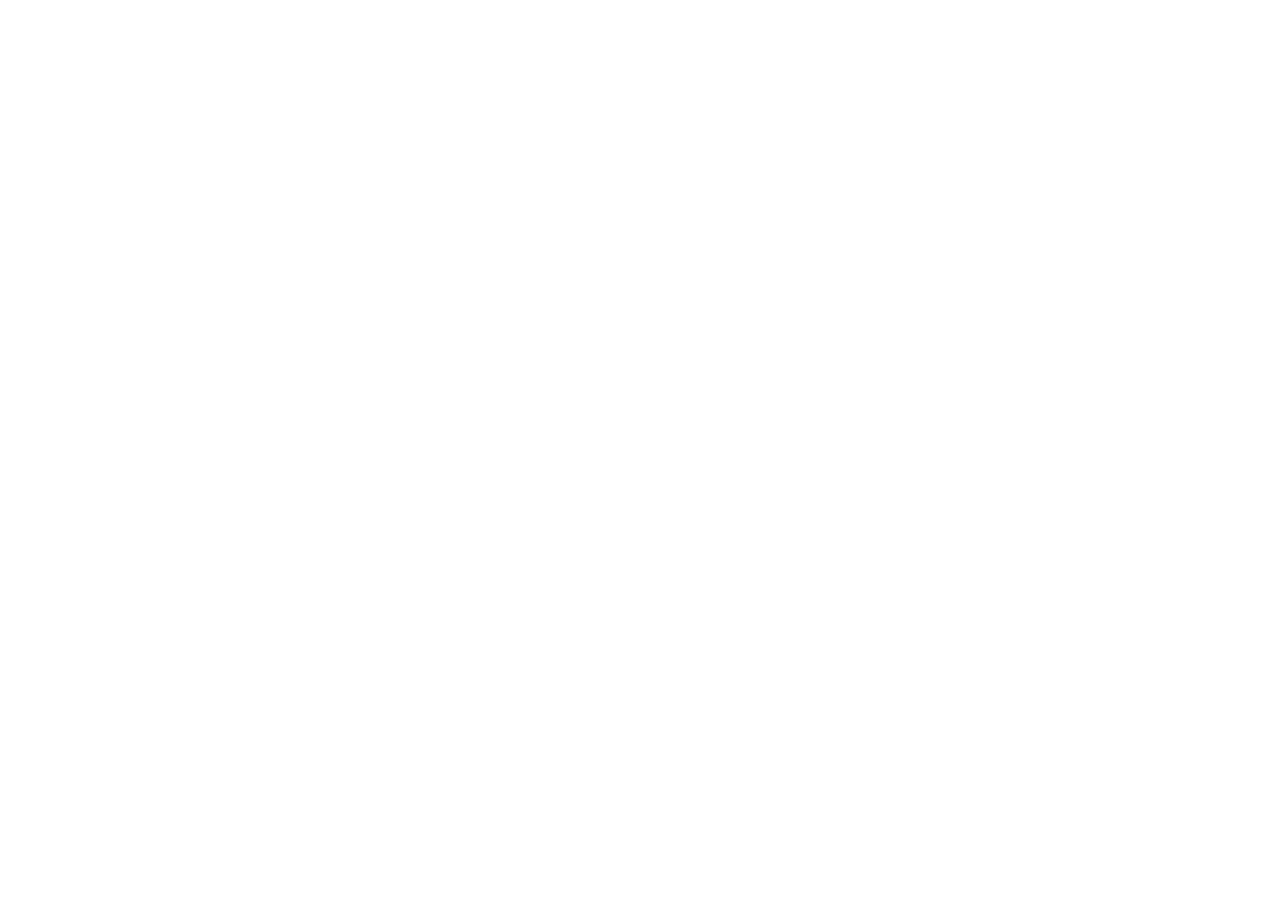
==== index.html @ 8c863c2b "init project2" ====
<!DOCTYPE html>
<html lang="en">
<head>
    <meta charset="UTF-8">
    <meta name="viewport" content="width=device-width, initial-scale=1.0">
    <title>Document</title>
</head>
<body>
    
</body>
</html>
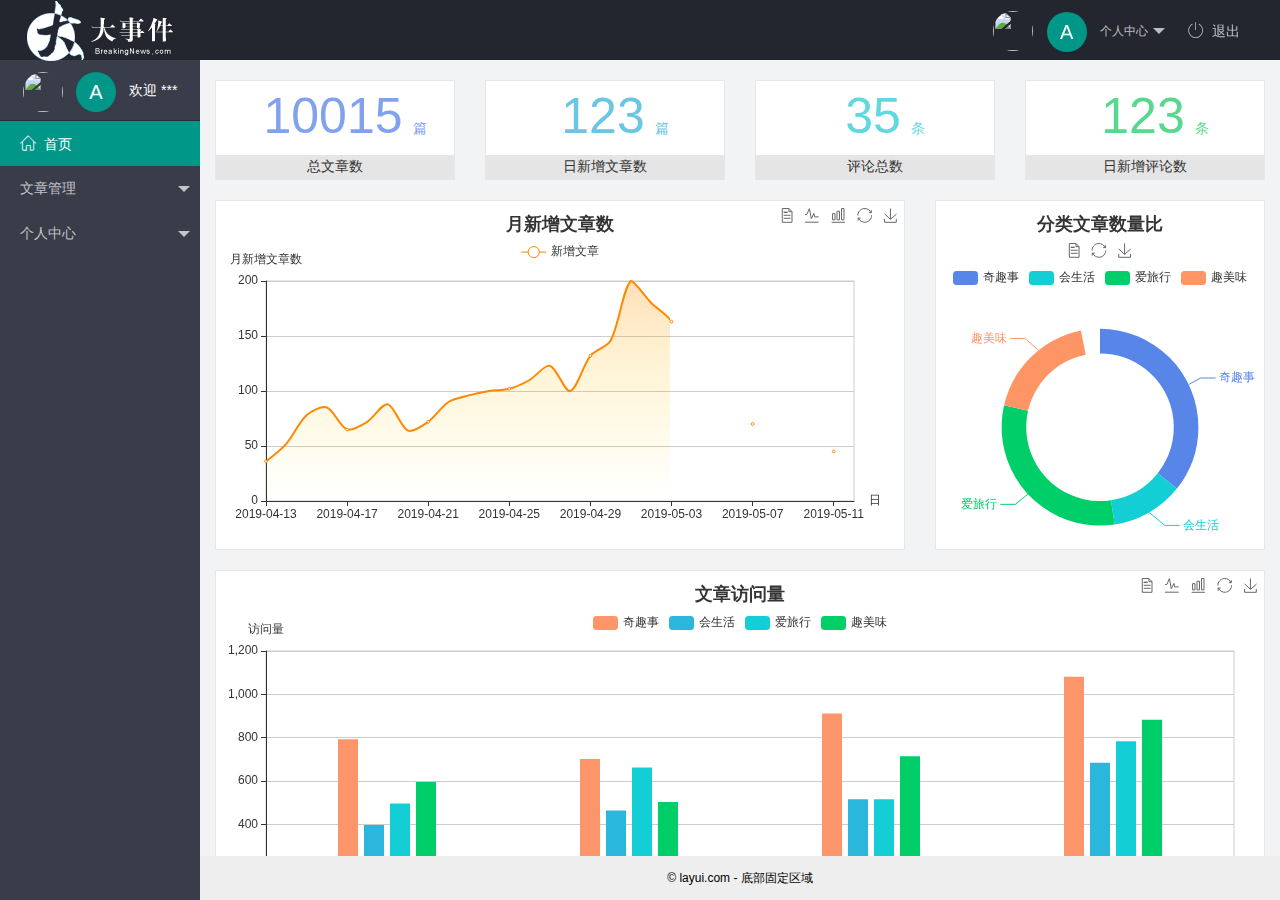
==== commit 8df5c38e: "提交index" ====
--- a/index.html
+++ b/index.html
@@ -1,11 +1,110 @@
 <!DOCTYPE html>
 <html lang="en">
+
 <head>
-    <meta charset="UTF-8">
-    <meta name="viewport" content="width=device-width, initial-scale=1.0">
-    <title>Document</title>
+    <meta charset="UTF-8" />
+    <meta name="viewport" content="width=device-width, initial-scale=1.0" />
+    <title>后台主页</title>
+    <!-- 导入 layui 的样式表 -->
+    <link rel="stylesheet" href="/assets/lib/layui/css/layui.css" />
+    <!-- 导入第三方图标库 -->
+    <link rel="stylesheet" href="/assets/fonts/iconfont.css">
+    <!-- 导入自己的css -->
+    <link rel="stylesheet" href="/assets/css/index.css">
+    <!-- 引入jquery 文件 -->
+    <script src="/assets/lib/jquery.js"></script>
+    <!-- 引入baseAPI -->
+    <script src="/assets/js/baseAPI.js"></script>
+
 </head>
-<body>
-    
+
+<body class="layui-layout-body">
+    <div class="layui-layout layui-layout-admin">
+        <div class="layui-header">
+            <div class="layui-logo">
+                <img src="/assets/images/logo.png" alt="" />
+            </div>
+            <!-- 头部区域（可配合layui已有的水平导航） -->
+            <ul class="layui-nav layui-layout-right">
+                <li class="layui-nav-item">
+                    <a href="javascript:;" class="userinfo">
+                        <img src="https://picsum.photos/id/433/200/200" class="layui-nav-img" />
+                        <span class="text-avatar">A</span>
+                        个人中心
+                    </a>
+                    <dl class="layui-nav-child">
+                        <dd><a href="">基本资料</a></dd>
+                        <dd><a href="">更换头像</a></dd>
+                        <dd><a href="">重置密码</a></dd>
+                    </dl>
+                </li>
+                <li class="layui-nav-item">
+                    <a href="" id="Exited"><span class="iconfont icon-tuichu" ></span>退出</a>
+                </li>
+            </ul>
+        </div>
+
+        <div class="layui-side layui-bg-black">
+            <div class="layui-side-scroll">
+                <!-- 左侧导航区域（可配合layui已有的垂直导航） -->
+                <ul class="layui-nav layui-nav-tree" lay-shrink="all">
+                    <!-- 左侧侧边栏上面头像 -->
+                    <div class="userinfo">
+                        <img src="https://picsum.photos/id/433/200/200" class="layui-nav-img" id="leftHead" />
+                        <span class="text-avatar">A</span>
+                        <span id="welcome">欢迎 ***</span>
+                    </div>
+                    <li class="layui-nav-item layui-this">
+                        <a href="/home/dashboard.html" target="fm">
+                            <span class="iconfont icon-home"></span>首页
+                        </a>
+                    </li>
+                    <li class="layui-nav-item">
+                        <a class="" href="javascript:;">文章管理</a>
+                        <dl class="layui-nav-child">
+                            <dd>
+                                <a href="javascript:;">文章类别</a>
+                            </dd>
+                            <dd>
+                                <a href="javascript:;">文章列表</a>
+                            </dd>
+                            <dd>
+                                <a href="javascript:;">发布文章</a>
+                            </dd>
+                        </dl>
+                    </li>
+                    <li class="layui-nav-item">
+                        <a href="javascript:;">个人中心</a>
+                        <dl class="layui-nav-child">
+                            <dd>
+                                <a href="javascript:;">基本资料</a>
+                            </dd>
+                            <dd>
+                                <a href="javascript:;">更换头像</a>
+                            </dd>
+                            <dd>
+                                <a href="javascript:;">重置密码</a>
+                            </dd>
+                        </dl>
+                    </li>
+                </ul>
+            </div>
+        </div>
+
+        <div class="layui-body">
+            <!-- 内容主体区域 -->
+            <iframe name="fm" src="/home/dashboard.html" frameborder="0"></iframe>
+        </div>
+
+        <div class="layui-footer">
+            <!-- 底部固定区域 -->
+            © layui.com - 底部固定区域
+        </div>
+    </div>
+    <!-- 导入 layui 的JS文件 -->
+    <script src="/assets/lib/layui/layui.all.js"></script>
+    <!-- 引入自己的js -->
+    <script src="/assets/js/index.js"></script>
 </body>
+
 </html>--- a/assets/lib/layui/css/layui.css
+++ b/assets/lib/layui/css/layui.css
@@ -0,0 +1,2 @@
+/** layui-v2.5.5 MIT License By https://www.layui.com */
+ .layui-inline,img{display:inline-block;vertical-align:middle}h1,h2,h3,h4,h5,h6{font-weight:400}.layui-edge,.layui-header,.layui-inline,.layui-main{position:relative}.layui-body,.layui-edge,.layui-elip{overflow:hidden}.layui-btn,.layui-edge,.layui-inline,img{vertical-align:middle}.layui-btn,.layui-disabled,.layui-icon,.layui-unselect{-moz-user-select:none;-webkit-user-select:none;-ms-user-select:none}.layui-elip,.layui-form-checkbox span,.layui-form-pane .layui-form-label{text-overflow:ellipsis;white-space:nowrap}.layui-breadcrumb,.layui-tree-btnGroup{visibility:hidden}blockquote,body,button,dd,div,dl,dt,form,h1,h2,h3,h4,h5,h6,input,li,ol,p,pre,td,textarea,th,ul{margin:0;padding:0;-webkit-tap-highlight-color:rgba(0,0,0,0)}a:active,a:hover{outline:0}img{border:none}li{list-style:none}table{border-collapse:collapse;border-spacing:0}h4,h5,h6{font-size:100%}button,input,optgroup,option,select,textarea{font-family:inherit;font-size:inherit;font-style:inherit;font-weight:inherit;outline:0}pre{white-space:pre-wrap;white-space:-moz-pre-wrap;white-space:-pre-wrap;white-space:-o-pre-wrap;word-wrap:break-word}body{line-height:24px;font:14px Helvetica Neue,Helvetica,PingFang SC,Tahoma,Arial,sans-serif}hr{height:1px;margin:10px 0;border:0;clear:both}a{color:#333;text-decoration:none}a:hover{color:#777}a cite{font-style:normal;*cursor:pointer}.layui-border-box,.layui-border-box *{box-sizing:border-box}.layui-box,.layui-box *{box-sizing:content-box}.layui-clear{clear:both;*zoom:1}.layui-clear:after{content:'\20';clear:both;*zoom:1;display:block;height:0}.layui-inline{*display:inline;*zoom:1}.layui-edge{display:inline-block;width:0;height:0;border-width:6px;border-style:dashed;border-color:transparent}.layui-edge-top{top:-4px;border-bottom-color:#999;border-bottom-style:solid}.layui-edge-right{border-left-color:#999;border-left-style:solid}.layui-edge-bottom{top:2px;border-top-color:#999;border-top-style:solid}.layui-edge-left{border-right-color:#999;border-right-style:solid}.layui-disabled,.layui-disabled:hover{color:#d2d2d2!important;cursor:not-allowed!important}.layui-circle{border-radius:100%}.layui-show{display:block!important}.layui-hide{display:none!important}@font-face{font-family:layui-icon;src:url(../font/iconfont.eot?v=250);src:url(../font/iconfont.eot?v=250#iefix) format('embedded-opentype'),url(../font/iconfont.woff2?v=250) format('woff2'),url(../font/iconfont.woff?v=250) format('woff'),url(../font/iconfont.ttf?v=250) format('truetype'),url(../font/iconfont.svg?v=250#layui-icon) format('svg')}.layui-icon{font-family:layui-icon!important;font-size:16px;font-style:normal;-webkit-font-smoothing:antialiased;-moz-osx-font-smoothing:grayscale}.layui-icon-reply-fill:before{content:"\e611"}.layui-icon-set-fill:before{content:"\e614"}.layui-icon-menu-fill:before{content:"\e60f"}.layui-icon-search:before{content:"\e615"}.layui-icon-share:before{content:"\e641"}.layui-icon-set-sm:before{content:"\e620"}.layui-icon-engine:before{content:"\e628"}.layui-icon-close:before{content:"\1006"}.layui-icon-close-fill:before{content:"\1007"}.layui-icon-chart-screen:before{content:"\e629"}.layui-icon-star:before{content:"\e600"}.layui-icon-circle-dot:before{content:"\e617"}.layui-icon-chat:before{content:"\e606"}.layui-icon-release:before{content:"\e609"}.layui-icon-list:before{content:"\e60a"}.layui-icon-chart:before{content:"\e62c"}.layui-icon-ok-circle:before{content:"\1005"}.layui-icon-layim-theme:before{content:"\e61b"}.layui-icon-table:before{content:"\e62d"}.layui-icon-right:before{content:"\e602"}.layui-icon-left:before{content:"\e603"}.layui-icon-cart-simple:before{content:"\e698"}.layui-icon-face-cry:before{content:"\e69c"}.layui-icon-face-smile:before{content:"\e6af"}.layui-icon-survey:before{content:"\e6b2"}.layui-icon-tree:before{content:"\e62e"}.layui-icon-upload-circle:before{content:"\e62f"}.layui-icon-add-circle:before{content:"\e61f"}.layui-icon-download-circle:before{content:"\e601"}.layui-icon-templeate-1:before{content:"\e630"}.layui-icon-util:before{content:"\e631"}.layui-icon-face-surprised:before{content:"\e664"}.layui-icon-edit:before{content:"\e642"}.layui-icon-speaker:before{content:"\e645"}.layui-icon-down:before{content:"\e61a"}.layui-icon-file:before{content:"\e621"}.layui-icon-layouts:before{content:"\e632"}.layui-icon-rate-half:before{content:"\e6c9"}.layui-icon-add-circle-fine:before{content:"\e608"}.layui-icon-prev-circle:before{content:"\e633"}.layui-icon-read:before{content:"\e705"}.layui-icon-404:before{content:"\e61c"}.layui-icon-carousel:before{content:"\e634"}.layui-icon-help:before{content:"\e607"}.layui-icon-code-circle:before{content:"\e635"}.layui-icon-water:before{content:"\e636"}.layui-icon-username:before{content:"\e66f"}.layui-icon-find-fill:before{content:"\e670"}.layui-icon-about:before{content:"\e60b"}.layui-icon-location:before{content:"\e715"}.layui-icon-up:before{content:"\e619"}.layui-icon-pause:before{content:"\e651"}.layui-icon-date:before{content:"\e637"}.layui-icon-layim-uploadfile:before{content:"\e61d"}.layui-icon-delete:before{content:"\e640"}.layui-icon-play:before{content:"\e652"}.layui-icon-top:before{content:"\e604"}.layui-icon-friends:before{content:"\e612"}.layui-icon-refresh-3:before{content:"\e9aa"}.layui-icon-ok:before{content:"\e605"}.layui-icon-layer:before{content:"\e638"}.layui-icon-face-smile-fine:before{content:"\e60c"}.layui-icon-dollar:before{content:"\e659"}.layui-icon-group:before{content:"\e613"}.layui-icon-layim-download:before{content:"\e61e"}.layui-icon-picture-fine:before{content:"\e60d"}.layui-icon-link:before{content:"\e64c"}.layui-icon-diamond:before{content:"\e735"}.layui-icon-log:before{content:"\e60e"}.layui-icon-rate-solid:before{content:"\e67a"}.layui-icon-fonts-del:before{content:"\e64f"}.layui-icon-unlink:before{content:"\e64d"}.layui-icon-fonts-clear:before{content:"\e639"}.layui-icon-triangle-r:before{content:"\e623"}.layui-icon-circle:before{content:"\e63f"}.layui-icon-radio:before{content:"\e643"}.layui-icon-align-center:before{content:"\e647"}.layui-icon-align-right:before{content:"\e648"}.layui-icon-align-left:before{content:"\e649"}.layui-icon-loading-1:before{content:"\e63e"}.layui-icon-return:before{content:"\e65c"}.layui-icon-fonts-strong:before{content:"\e62b"}.layui-icon-upload:before{content:"\e67c"}.layui-icon-dialogue:before{content:"\e63a"}.layui-icon-video:before{content:"\e6ed"}.layui-icon-headset:before{content:"\e6fc"}.layui-icon-cellphone-fine:before{content:"\e63b"}.layui-icon-add-1:before{content:"\e654"}.layui-icon-face-smile-b:before{content:"\e650"}.layui-icon-fonts-html:before{content:"\e64b"}.layui-icon-form:before{content:"\e63c"}.layui-icon-cart:before{content:"\e657"}.layui-icon-camera-fill:before{content:"\e65d"}.layui-icon-tabs:before{content:"\e62a"}.layui-icon-fonts-code:before{content:"\e64e"}.layui-icon-fire:before{content:"\e756"}.layui-icon-set:before{content:"\e716"}.layui-icon-fonts-u:before{content:"\e646"}.layui-icon-triangle-d:before{content:"\e625"}.layui-icon-tips:before{content:"\e702"}.layui-icon-picture:before{content:"\e64a"}.layui-icon-more-vertical:before{content:"\e671"}.layui-icon-flag:before{content:"\e66c"}.layui-icon-loading:before{content:"\e63d"}.layui-icon-fonts-i:before{content:"\e644"}.layui-icon-refresh-1:before{content:"\e666"}.layui-icon-rmb:before{content:"\e65e"}.layui-icon-home:before{content:"\e68e"}.layui-icon-user:before{content:"\e770"}.layui-icon-notice:before{content:"\e667"}.layui-icon-login-weibo:before{content:"\e675"}.layui-icon-voice:before{content:"\e688"}.layui-icon-upload-drag:before{content:"\e681"}.layui-icon-login-qq:before{content:"\e676"}.layui-icon-snowflake:before{content:"\e6b1"}.layui-icon-file-b:before{content:"\e655"}.layui-icon-template:before{content:"\e663"}.layui-icon-auz:before{content:"\e672"}.layui-icon-console:before{content:"\e665"}.layui-icon-app:before{content:"\e653"}.layui-icon-prev:before{content:"\e65a"}.layui-icon-website:before{content:"\e7ae"}.layui-icon-next:before{content:"\e65b"}.layui-icon-component:before{content:"\e857"}.layui-icon-more:before{content:"\e65f"}.layui-icon-login-wechat:before{content:"\e677"}.layui-icon-shrink-right:before{content:"\e668"}.layui-icon-spread-left:before{content:"\e66b"}.layui-icon-camera:before{content:"\e660"}.layui-icon-note:before{content:"\e66e"}.layui-icon-refresh:before{content:"\e669"}.layui-icon-female:before{content:"\e661"}.layui-icon-male:before{content:"\e662"}.layui-icon-password:before{content:"\e673"}.layui-icon-senior:before{content:"\e674"}.layui-icon-theme:before{content:"\e66a"}.layui-icon-tread:before{content:"\e6c5"}.layui-icon-praise:before{content:"\e6c6"}.layui-icon-star-fill:before{content:"\e658"}.layui-icon-rate:before{content:"\e67b"}.layui-icon-template-1:before{content:"\e656"}.layui-icon-vercode:before{content:"\e679"}.layui-icon-cellphone:before{content:"\e678"}.layui-icon-screen-full:before{content:"\e622"}.layui-icon-screen-restore:before{content:"\e758"}.layui-icon-cols:before{content:"\e610"}.layui-icon-export:before{content:"\e67d"}.layui-icon-print:before{content:"\e66d"}.layui-icon-slider:before{content:"\e714"}.layui-icon-addition:before{content:"\e624"}.layui-icon-subtraction:before{content:"\e67e"}.layui-icon-service:before{content:"\e626"}.layui-icon-transfer:before{content:"\e691"}.layui-main{width:1140px;margin:0 auto}.layui-header{z-index:1000;height:60px}.layui-header a:hover{transition:all .5s;-webkit-transition:all .5s}.layui-side{position:fixed;left:0;top:0;bottom:0;z-index:999;width:200px;overflow-x:hidden}.layui-side-scroll{position:relative;width:220px;height:100%;overflow-x:hidden}.layui-body{position:absolute;left:200px;right:0;top:0;bottom:0;z-index:998;width:auto;overflow-y:auto;box-sizing:border-box}.layui-layout-body{overflow:hidden}.layui-layout-admin .layui-header{background-color:#23262E}.layui-layout-admin .layui-side{top:60px;width:200px;overflow-x:hidden}.layui-layout-admin .layui-body{position:fixed;top:60px;bottom:44px}.layui-layout-admin .layui-main{width:auto;margin:0 15px}.layui-layout-admin .layui-footer{position:fixed;left:200px;right:0;bottom:0;height:44px;line-height:44px;padding:0 15px;background-color:#eee}.layui-layout-admin .layui-logo{position:absolute;left:0;top:0;width:200px;height:100%;line-height:60px;text-align:center;color:#009688;font-size:16px}.layui-layout-admin .layui-header .layui-nav{background:0 0}.layui-layout-left{position:absolute!important;left:200px;top:0}.layui-layout-right{position:absolute!important;right:0;top:0}.layui-container{position:relative;margin:0 auto;padding:0 15px;box-sizing:border-box}.layui-fluid{position:relative;margin:0 auto;padding:0 15px}.layui-row:after,.layui-row:before{content:'';display:block;clear:both}.layui-col-lg1,.layui-col-lg10,.layui-col-lg11,.layui-col-lg12,.layui-col-lg2,.layui-col-lg3,.layui-col-lg4,.layui-col-lg5,.layui-col-lg6,.layui-col-lg7,.layui-col-lg8,.layui-col-lg9,.layui-col-md1,.layui-col-md10,.layui-col-md11,.layui-col-md12,.layui-col-md2,.layui-col-md3,.layui-col-md4,.layui-col-md5,.layui-col-md6,.layui-col-md7,.layui-col-md8,.layui-col-md9,.layui-col-sm1,.layui-col-sm10,.layui-col-sm11,.layui-col-sm12,.layui-col-sm2,.layui-col-sm3,.layui-col-sm4,.layui-col-sm5,.layui-col-sm6,.layui-col-sm7,.layui-col-sm8,.layui-col-sm9,.layui-col-xs1,.layui-col-xs10,.layui-col-xs11,.layui-col-xs12,.layui-col-xs2,.layui-col-xs3,.layui-col-xs4,.layui-col-xs5,.layui-col-xs6,.layui-col-xs7,.layui-col-xs8,.layui-col-xs9{position:relative;display:block;box-sizing:border-box}.layui-col-xs1,.layui-col-xs10,.layui-col-xs11,.layui-col-xs12,.layui-col-xs2,.layui-col-xs3,.layui-col-xs4,.layui-col-xs5,.layui-col-xs6,.layui-col-xs7,.layui-col-xs8,.layui-col-xs9{float:left}.layui-col-xs1{width:8.33333333%}.layui-col-xs2{width:16.66666667%}.layui-col-xs3{width:25%}.layui-col-xs4{width:33.33333333%}.layui-col-xs5{width:41.66666667%}.layui-col-xs6{width:50%}.layui-col-xs7{width:58.33333333%}.layui-col-xs8{width:66.66666667%}.layui-col-xs9{width:75%}.layui-col-xs10{width:83.33333333%}.layui-col-xs11{width:91.66666667%}.layui-col-xs12{width:100%}.layui-col-xs-offset1{margin-left:8.33333333%}.layui-col-xs-offset2{margin-left:16.66666667%}.layui-col-xs-offset3{margin-left:25%}.layui-col-xs-offset4{margin-left:33.33333333%}.layui-col-xs-offset5{margin-left:41.66666667%}.layui-col-xs-offset6{margin-left:50%}.layui-col-xs-offset7{margin-left:58.33333333%}.layui-col-xs-offset8{margin-left:66.66666667%}.layui-col-xs-offset9{margin-left:75%}.layui-col-xs-offset10{margin-left:83.33333333%}.layui-col-xs-offset11{margin-left:91.66666667%}.layui-col-xs-offset12{margin-left:100%}@media screen and (max-width:768px){.layui-hide-xs{display:none!important}.layui-show-xs-block{display:block!important}.layui-show-xs-inline{display:inline!important}.layui-show-xs-inline-block{display:inline-block!important}}@media screen and (min-width:768px){.layui-container{width:750px}.layui-hide-sm{display:none!important}.layui-show-sm-block{display:block!important}.layui-show-sm-inline{display:inline!important}.layui-show-sm-inline-block{display:inline-block!important}.layui-col-sm1,.layui-col-sm10,.layui-col-sm11,.layui-col-sm12,.layui-col-sm2,.layui-col-sm3,.layui-col-sm4,.layui-col-sm5,.layui-col-sm6,.layui-col-sm7,.layui-col-sm8,.layui-col-sm9{float:left}.layui-col-sm1{width:8.33333333%}.layui-col-sm2{width:16.66666667%}.layui-col-sm3{width:25%}.layui-col-sm4{width:33.33333333%}.layui-col-sm5{width:41.66666667%}.layui-col-sm6{width:50%}.layui-col-sm7{width:58.33333333%}.layui-col-sm8{width:66.66666667%}.layui-col-sm9{width:75%}.layui-col-sm10{width:83.33333333%}.layui-col-sm11{width:91.66666667%}.layui-col-sm12{width:100%}.layui-col-sm-offset1{margin-left:8.33333333%}.layui-col-sm-offset2{margin-left:16.66666667%}.layui-col-sm-offset3{margin-left:25%}.layui-col-sm-offset4{margin-left:33.33333333%}.layui-col-sm-offset5{margin-left:41.66666667%}.layui-col-sm-offset6{margin-left:50%}.layui-col-sm-offset7{margin-left:58.33333333%}.layui-col-sm-offset8{margin-left:66.66666667%}.layui-col-sm-offset9{margin-left:75%}.layui-col-sm-offset10{margin-left:83.33333333%}.layui-col-sm-offset11{margin-left:91.66666667%}.layui-col-sm-offset12{margin-left:100%}}@media screen and (min-width:992px){.layui-container{width:970px}.layui-hide-md{display:none!important}.layui-show-md-block{display:block!important}.layui-show-md-inline{display:inline!important}.layui-show-md-inline-block{display:inline-block!important}.layui-col-md1,.layui-col-md10,.layui-col-md11,.layui-col-md12,.layui-col-md2,.layui-col-md3,.layui-col-md4,.layui-col-md5,.layui-col-md6,.layui-col-md7,.layui-col-md8,.layui-col-md9{float:left}.layui-col-md1{width:8.33333333%}.layui-col-md2{width:16.66666667%}.layui-col-md3{width:25%}.layui-col-md4{width:33.33333333%}.layui-col-md5{width:41.66666667%}.layui-col-md6{width:50%}.layui-col-md7{width:58.33333333%}.layui-col-md8{width:66.66666667%}.layui-col-md9{width:75%}.layui-col-md10{width:83.33333333%}.layui-col-md11{width:91.66666667%}.layui-col-md12{width:100%}.layui-col-md-offset1{margin-left:8.33333333%}.layui-col-md-offset2{margin-left:16.66666667%}.layui-col-md-offset3{margin-left:25%}.layui-col-md-offset4{margin-left:33.33333333%}.layui-col-md-offset5{margin-left:41.66666667%}.layui-col-md-offset6{margin-left:50%}.layui-col-md-offset7{margin-left:58.33333333%}.layui-col-md-offset8{margin-left:66.66666667%}.layui-col-md-offset9{margin-left:75%}.layui-col-md-offset10{margin-left:83.33333333%}.layui-col-md-offset11{margin-left:91.66666667%}.layui-col-md-offset12{margin-left:100%}}@media screen and (min-width:1200px){.layui-container{width:1170px}.layui-hide-lg{display:none!important}.layui-show-lg-block{display:block!important}.layui-show-lg-inline{display:inline!important}.layui-show-lg-inline-block{display:inline-block!important}.layui-col-lg1,.layui-col-lg10,.layui-col-lg11,.layui-col-lg12,.layui-col-lg2,.layui-col-lg3,.layui-col-lg4,.layui-col-lg5,.layui-col-lg6,.layui-col-lg7,.layui-col-lg8,.layui-col-lg9{float:left}.layui-col-lg1{width:8.33333333%}.layui-col-lg2{width:16.66666667%}.layui-col-lg3{width:25%}.layui-col-lg4{width:33.33333333%}.layui-col-lg5{width:41.66666667%}.layui-col-lg6{width:50%}.layui-col-lg7{width:58.33333333%}.layui-col-lg8{width:66.66666667%}.layui-col-lg9{width:75%}.layui-col-lg10{width:83.33333333%}.layui-col-lg11{width:91.66666667%}.layui-col-lg12{width:100%}.layui-col-lg-offset1{margin-left:8.33333333%}.layui-col-lg-offset2{margin-left:16.66666667%}.layui-col-lg-offset3{margin-left:25%}.layui-col-lg-offset4{margin-left:33.33333333%}.layui-col-lg-offset5{margin-left:41.66666667%}.layui-col-lg-offset6{margin-left:50%}.layui-col-lg-offset7{margin-left:58.33333333%}.layui-col-lg-offset8{margin-left:66.66666667%}.layui-col-lg-offset9{margin-left:75%}.layui-col-lg-offset10{margin-left:83.33333333%}.layui-col-lg-offset11{margin-left:91.66666667%}.layui-col-lg-offset12{margin-left:100%}}.layui-col-space1{margin:-.5px}.layui-col-space1>*{padding:.5px}.layui-col-space3{margin:-1.5px}.layui-col-space3>*{padding:1.5px}.layui-col-space5{margin:-2.5px}.layui-col-space5>*{padding:2.5px}.layui-col-space8{margin:-3.5px}.layui-col-space8>*{padding:3.5px}.layui-col-space10{margin:-5px}.layui-col-space10>*{padding:5px}.layui-col-space12{margin:-6px}.layui-col-space12>*{padding:6px}.layui-col-space15{margin:-7.5px}.layui-col-space15>*{padding:7.5px}.layui-col-space18{margin:-9px}.layui-col-space18>*{padding:9px}.layui-col-space20{margin:-10px}.layui-col-space20>*{padding:10px}.layui-col-space22{margin:-11px}.layui-col-space22>*{padding:11px}.layui-col-space25{margin:-12.5px}.layui-col-space25>*{padding:12.5px}.layui-col-space30{margin:-15px}.layui-col-space30>*{padding:15px}.layui-btn,.layui-input,.layui-select,.layui-textarea,.layui-upload-button{outline:0;-webkit-appearance:none;transition:all .3s;-webkit-transition:all .3s;box-sizing:border-box}.layui-elem-quote{margin-bottom:10px;padding:15px;line-height:22px;border-left:5px solid #009688;border-radius:0 2px 2px 0;background-color:#f2f2f2}.layui-quote-nm{border-style:solid;border-width:1px 1px 1px 5px;background:0 0}.layui-elem-field{margin-bottom:10px;padding:0;border-width:1px;border-style:solid}.layui-elem-field legend{margin-left:20px;padding:0 10px;font-size:20px;font-weight:300}.layui-field-title{margin:10px 0 20px;border-width:1px 0 0}.layui-field-box{padding:10px 15px}.layui-field-title .layui-field-box{padding:10px 0}.layui-progress{position:relative;height:6px;border-radius:20px;background-color:#e2e2e2}.layui-progress-bar{position:absolute;left:0;top:0;width:0;max-width:100%;height:6px;border-radius:20px;text-align:right;background-color:#5FB878;transition:all .3s;-webkit-transition:all .3s}.layui-progress-big,.layui-progress-big .layui-progress-bar{height:18px;line-height:18px}.layui-progress-text{position:relative;top:-20px;line-height:18px;font-size:12px;color:#666}.layui-progress-big .layui-progress-text{position:static;padding:0 10px;color:#fff}.layui-collapse{border-width:1px;border-style:solid;border-radius:2px}.layui-colla-content,.layui-colla-item{border-top-width:1px;border-top-style:solid}.layui-colla-item:first-child{border-top:none}.layui-colla-title{position:relative;height:42px;line-height:42px;padding:0 15px 0 35px;color:#333;background-color:#f2f2f2;cursor:pointer;font-size:14px;overflow:hidden}.layui-colla-content{display:none;padding:10px 15px;line-height:22px;color:#666}.layui-colla-icon{position:absolute;left:15px;top:0;font-size:14px}.layui-card{margin-bottom:15px;border-radius:2px;background-color:#fff;box-shadow:0 1px 2px 0 rgba(0,0,0,.05)}.layui-card:last-child{margin-bottom:0}.layui-card-header{position:relative;height:42px;line-height:42px;padding:0 15px;border-bottom:1px solid #f6f6f6;color:#333;border-radius:2px 2px 0 0;font-size:14px}.layui-bg-black,.layui-bg-blue,.layui-bg-cyan,.layui-bg-green,.layui-bg-orange,.layui-bg-red{color:#fff!important}.layui-card-body{position:relative;padding:10px 15px;line-height:24px}.layui-card-body[pad15]{padding:15px}.layui-card-body[pad20]{padding:20px}.layui-card-body .layui-table{margin:5px 0}.layui-card .layui-tab{margin:0}.layui-panel-window{position:relative;padding:15px;border-radius:0;border-top:5px solid #E6E6E6;background-color:#fff}.layui-auxiliar-moving{position:fixed;left:0;right:0;top:0;bottom:0;width:100%;height:100%;background:0 0;z-index:9999999999}.layui-form-label,.layui-form-mid,.layui-form-select,.layui-input-block,.layui-input-inline,.layui-textarea{position:relative}.layui-bg-red{background-color:#FF5722!important}.layui-bg-orange{background-color:#FFB800!important}.layui-bg-green{background-color:#009688!important}.layui-bg-cyan{background-color:#2F4056!important}.layui-bg-blue{background-color:#1E9FFF!important}.layui-bg-black{background-color:#393D49!important}.layui-bg-gray{background-color:#eee!important;color:#666!important}.layui-badge-rim,.layui-colla-content,.layui-colla-item,.layui-collapse,.layui-elem-field,.layui-form-pane .layui-form-item[pane],.layui-form-pane .layui-form-label,.layui-input,.layui-layedit,.layui-layedit-tool,.layui-quote-nm,.layui-select,.layui-tab-bar,.layui-tab-card,.layui-tab-title,.layui-tab-title .layui-this:after,.layui-textarea{border-color:#e6e6e6}.layui-timeline-item:before,hr{background-color:#e6e6e6}.layui-text{line-height:22px;font-size:14px;color:#666}.layui-text h1,.layui-text h2,.layui-text h3{font-weight:500;color:#333}.layui-text h1{font-size:30px}.layui-text h2{font-size:24px}.layui-text h3{font-size:18px}.layui-text a:not(.layui-btn){color:#01AAED}.layui-text a:not(.layui-btn):hover{text-decoration:underline}.layui-text ul{padding:5px 0 5px 15px}.layui-text ul li{margin-top:5px;list-style-type:disc}.layui-text em,.layui-word-aux{color:#999!important;padding:0 5px!important}.layui-btn{display:inline-block;height:38px;line-height:38px;padding:0 18px;background-color:#009688;color:#fff;white-space:nowrap;text-align:center;font-size:14px;border:none;border-radius:2px;cursor:pointer}.layui-btn:hover{opacity:.8;filter:alpha(opacity=80);color:#fff}.layui-btn:active{opacity:1;filter:alpha(opacity=100)}.layui-btn+.layui-btn{margin-left:10px}.layui-btn-container{font-size:0}.layui-btn-container .layui-btn{margin-right:10px;margin-bottom:10px}.layui-btn-container .layui-btn+.layui-btn{margin-left:0}.layui-table .layui-btn-container .layui-btn{margin-bottom:9px}.layui-btn-radius{border-radius:100px}.layui-btn .layui-icon{margin-right:3px;font-size:18px;vertical-align:bottom;vertical-align:middle\9}.layui-btn-primary{border:1px solid #C9C9C9;background-color:#fff;color:#555}.layui-btn-primary:hover{border-color:#009688;color:#333}.layui-btn-normal{background-color:#1E9FFF}.layui-btn-warm{background-color:#FFB800}.layui-btn-danger{background-color:#FF5722}.layui-btn-checked{background-color:#5FB878}.layui-btn-disabled,.layui-btn-disabled:active,.layui-btn-disabled:hover{border:1px solid #e6e6e6;background-color:#FBFBFB;color:#C9C9C9;cursor:not-allowed;opacity:1}.layui-btn-lg{height:44px;line-height:44px;padding:0 25px;font-size:16px}.layui-btn-sm{height:30px;line-height:30px;padding:0 10px;font-size:12px}.layui-btn-sm i{font-size:16px!important}.layui-btn-xs{height:22px;line-height:22px;padding:0 5px;font-size:12px}.layui-btn-xs i{font-size:14px!important}.layui-btn-group{display:inline-block;vertical-align:middle;font-size:0}.layui-btn-group .layui-btn{margin-left:0!important;margin-right:0!important;border-left:1px solid rgba(255,255,255,.5);border-radius:0}.layui-btn-group .layui-btn-primary{border-left:none}.layui-btn-group .layui-btn-primary:hover{border-color:#C9C9C9;color:#009688}.layui-btn-group .layui-btn:first-child{border-left:none;border-radius:2px 0 0 2px}.layui-btn-group .layui-btn-primary:first-child{border-left:1px solid #c9c9c9}.layui-btn-group .layui-btn:last-child{border-radius:0 2px 2px 0}.layui-btn-group .layui-btn+.layui-btn{margin-left:0}.layui-btn-group+.layui-btn-group{margin-left:10px}.layui-btn-fluid{width:100%}.layui-input,.layui-select,.layui-textarea{height:38px;line-height:1.3;line-height:38px\9;border-width:1px;border-style:solid;background-color:#fff;border-radius:2px}.layui-input::-webkit-input-placeholder,.layui-select::-webkit-input-placeholder,.layui-textarea::-webkit-input-placeholder{line-height:1.3}.layui-input,.layui-textarea{display:block;width:100%;padding-left:10px}.layui-input:hover,.layui-textarea:hover{border-color:#D2D2D2!important}.layui-input:focus,.layui-textarea:focus{border-color:#C9C9C9!important}.layui-textarea{min-height:100px;height:auto;line-height:20px;padding:6px 10px;resize:vertical}.layui-select{padding:0 10px}.layui-form input[type=checkbox],.layui-form input[type=radio],.layui-form select{display:none}.layui-form [lay-ignore]{display:initial}.layui-form-item{margin-bottom:15px;clear:both;*zoom:1}.layui-form-item:after{content:'\20';clear:both;*zoom:1;display:block;height:0}.layui-form-label{float:left;display:block;padding:9px 15px;width:80px;font-weight:400;line-height:20px;text-align:right}.layui-form-label-col{display:block;float:none;padding:9px 0;line-height:20px;text-align:left}.layui-form-item .layui-inline{margin-bottom:5px;margin-right:10px}.layui-input-block{margin-left:110px;min-height:36px}.layui-input-inline{display:inline-block;vertical-align:middle}.layui-form-item .layui-input-inline{float:left;width:190px;margin-right:10px}.layui-form-text .layui-input-inline{width:auto}.layui-form-mid{float:left;display:block;padding:9px 0!important;line-height:20px;margin-right:10px}.layui-form-danger+.layui-form-select .layui-input,.layui-form-danger:focus{border-color:#FF5722!important}.layui-form-select .layui-input{padding-right:30px;cursor:pointer}.layui-form-select .layui-edge{position:absolute;right:10px;top:50%;margin-top:-3px;cursor:pointer;border-width:6px;border-top-color:#c2c2c2;border-top-style:solid;transition:all .3s;-webkit-transition:all .3s}.layui-form-select dl{display:none;position:absolute;left:0;top:42px;padding:5px 0;z-index:899;min-width:100%;border:1px solid #d2d2d2;max-height:300px;overflow-y:auto;background-color:#fff;border-radius:2px;box-shadow:0 2px 4px rgba(0,0,0,.12);box-sizing:border-box}.layui-form-select dl dd,.layui-form-select dl dt{padding:0 10px;line-height:36px;white-space:nowrap;overflow:hidden;text-overflow:ellipsis}.layui-form-select dl dt{font-size:12px;color:#999}.layui-form-select dl dd{cursor:pointer}.layui-form-select dl dd:hover{background-color:#f2f2f2;-webkit-transition:.5s all;transition:.5s all}.layui-form-select .layui-select-group dd{padding-left:20px}.layui-form-select dl dd.layui-select-tips{padding-left:10px!important;color:#999}.layui-form-select dl dd.layui-this{background-color:#5FB878;color:#fff}.layui-form-checkbox,.layui-form-select dl dd.layui-disabled{background-color:#fff}.layui-form-selected dl{display:block}.layui-form-checkbox,.layui-form-checkbox *,.layui-form-switch{display:inline-block;vertical-align:middle}.layui-form-selected .layui-edge{margin-top:-9px;-webkit-transform:rotate(180deg);transform:rotate(180deg);margin-top:-3px\9}:root .layui-form-selected .layui-edge{margin-top:-9px\0/IE9}.layui-form-selectup dl{top:auto;bottom:42px}.layui-select-none{margin:5px 0;text-align:center;color:#999}.layui-select-disabled .layui-disabled{border-color:#eee!important}.layui-select-disabled .layui-edge{border-top-color:#d2d2d2}.layui-form-checkbox{position:relative;height:30px;line-height:30px;margin-right:10px;padding-right:30px;cursor:pointer;font-size:0;-webkit-transition:.1s linear;transition:.1s linear;box-sizing:border-box}.layui-form-checkbox span{padding:0 10px;height:100%;font-size:14px;border-radius:2px 0 0 2px;background-color:#d2d2d2;color:#fff;overflow:hidden}.layui-form-checkbox:hover span{background-color:#c2c2c2}.layui-form-checkbox i{position:absolute;right:0;top:0;width:30px;height:28px;border:1px solid #d2d2d2;border-left:none;border-radius:0 2px 2px 0;color:#fff;font-size:20px;text-align:center}.layui-form-checkbox:hover i{border-color:#c2c2c2;color:#c2c2c2}.layui-form-checked,.layui-form-checked:hover{border-color:#5FB878}.layui-form-checked span,.layui-form-checked:hover span{background-color:#5FB878}.layui-form-checked i,.layui-form-checked:hover i{color:#5FB878}.layui-form-item .layui-form-checkbox{margin-top:4px}.layui-form-checkbox[lay-skin=primary]{height:auto!important;line-height:normal!important;min-width:18px;min-height:18px;border:none!important;margin-right:0;padding-left:28px;padding-right:0;background:0 0}.layui-form-checkbox[lay-skin=primary] span{padding-left:0;padding-right:15px;line-height:18px;background:0 0;color:#666}.layui-form-checkbox[lay-skin=primary] i{right:auto;left:0;width:16px;height:16px;line-height:16px;border:1px solid #d2d2d2;font-size:12px;border-radius:2px;background-color:#fff;-webkit-transition:.1s linear;transition:.1s linear}.layui-form-checkbox[lay-skin=primary]:hover i{border-color:#5FB878;color:#fff}.layui-form-checked[lay-skin=primary] i{border-color:#5FB878!important;background-color:#5FB878;color:#fff}.layui-checkbox-disbaled[lay-skin=primary] span{background:0 0!important;color:#c2c2c2}.layui-checkbox-disbaled[lay-skin=primary]:hover i{border-color:#d2d2d2}.layui-form-item .layui-form-checkbox[lay-skin=primary]{margin-top:10px}.layui-form-switch{position:relative;height:22px;line-height:22px;min-width:35px;padding:0 5px;margin-top:8px;border:1px solid #d2d2d2;border-radius:20px;cursor:pointer;background-color:#fff;-webkit-transition:.1s linear;transition:.1s linear}.layui-form-switch i{position:absolute;left:5px;top:3px;width:16px;height:16px;border-radius:20px;background-color:#d2d2d2;-webkit-transition:.1s linear;transition:.1s linear}.layui-form-switch em{position:relative;top:0;width:25px;margin-left:21px;padding:0!important;text-align:center!important;color:#999!important;font-style:normal!important;font-size:12px}.layui-form-onswitch{border-color:#5FB878;background-color:#5FB878}.layui-checkbox-disbaled,.layui-checkbox-disbaled i{border-color:#e2e2e2!important}.layui-form-onswitch i{left:100%;margin-left:-21px;background-color:#fff}.layui-form-onswitch em{margin-left:5px;margin-right:21px;color:#fff!important}.layui-checkbox-disbaled span{background-color:#e2e2e2!important}.layui-checkbox-disbaled:hover i{color:#fff!important}[lay-radio]{display:none}.layui-form-radio,.layui-form-radio *{display:inline-block;vertical-align:middle}.layui-form-radio{line-height:28px;margin:6px 10px 0 0;padding-right:10px;cursor:pointer;font-size:0}.layui-form-radio *{font-size:14px}.layui-form-radio>i{margin-right:8px;font-size:22px;color:#c2c2c2}.layui-form-radio>i:hover,.layui-form-radioed>i{color:#5FB878}.layui-radio-disbaled>i{color:#e2e2e2!important}.layui-form-pane .layui-form-label{width:110px;padding:8px 15px;height:38px;line-height:20px;border-width:1px;border-style:solid;border-radius:2px 0 0 2px;text-align:center;background-color:#FBFBFB;overflow:hidden;box-sizing:border-box}.layui-form-pane .layui-input-inline{margin-left:-1px}.layui-form-pane .layui-input-block{margin-left:110px;left:-1px}.layui-form-pane .layui-input{border-radius:0 2px 2px 0}.layui-form-pane .layui-form-text .layui-form-label{float:none;width:100%;border-radius:2px;box-sizing:border-box;text-align:left}.layui-form-pane .layui-form-text .layui-input-inline{display:block;margin:0;top:-1px;clear:both}.layui-form-pane .layui-form-text .layui-input-block{margin:0;left:0;top:-1px}.layui-form-pane .layui-form-text .layui-textarea{min-height:100px;border-radius:0 0 2px 2px}.layui-form-pane .layui-form-checkbox{margin:4px 0 4px 10px}.layui-form-pane .layui-form-radio,.layui-form-pane .layui-form-switch{margin-top:6px;margin-left:10px}.layui-form-pane .layui-form-item[pane]{position:relative;border-width:1px;border-style:solid}.layui-form-pane .layui-form-item[pane] .layui-form-label{position:absolute;left:0;top:0;height:100%;border-width:0 1px 0 0}.layui-form-pane .layui-form-item[pane] .layui-input-inline{margin-left:110px}@media screen and (max-width:450px){.layui-form-item .layui-form-label{text-overflow:ellipsis;overflow:hidden;white-space:nowrap}.layui-form-item .layui-inline{display:block;margin-right:0;margin-bottom:20px;clear:both}.layui-form-item .layui-inline:after{content:'\20';clear:both;display:block;height:0}.layui-form-item .layui-input-inline{display:block;float:none;left:-3px;width:auto;margin:0 0 10px 112px}.layui-form-item .layui-input-inline+.layui-form-mid{margin-left:110px;top:-5px;padding:0}.layui-form-item .layui-form-checkbox{margin-right:5px;margin-bottom:5px}}.layui-layedit{border-width:1px;border-style:solid;border-radius:2px}.layui-layedit-tool{padding:3px 5px;border-bottom-width:1px;border-bottom-style:solid;font-size:0}.layedit-tool-fixed{position:fixed;top:0;border-top:1px solid #e2e2e2}.layui-layedit-tool .layedit-tool-mid,.layui-layedit-tool .layui-icon{display:inline-block;vertical-align:middle;text-align:center;font-size:14px}.layui-layedit-tool .layui-icon{position:relative;width:32px;height:30px;line-height:30px;margin:3px 5px;color:#777;cursor:pointer;border-radius:2px}.layui-layedit-tool .layui-icon:hover{color:#393D49}.layui-layedit-tool .layui-icon:active{color:#000}.layui-layedit-tool .layedit-tool-active{background-color:#e2e2e2;color:#000}.layui-layedit-tool .layui-disabled,.layui-layedit-tool .layui-disabled:hover{color:#d2d2d2;cursor:not-allowed}.layui-layedit-tool .layedit-tool-mid{width:1px;height:18px;margin:0 10px;background-color:#d2d2d2}.layedit-tool-html{width:50px!important;font-size:30px!important}.layedit-tool-b,.layedit-tool-code,.layedit-tool-help{font-size:16px!important}.layedit-tool-d,.layedit-tool-face,.layedit-tool-image,.layedit-tool-unlink{font-size:18px!important}.layedit-tool-image input{position:absolute;font-size:0;left:0;top:0;width:100%;height:100%;opacity:.01;filter:Alpha(opacity=1);cursor:pointer}.layui-layedit-iframe iframe{display:block;width:100%}#LAY_layedit_code{overflow:hidden}.layui-laypage{display:inline-block;*display:inline;*zoom:1;vertical-align:middle;margin:10px 0;font-size:0}.layui-laypage>a:first-child,.layui-laypage>a:first-child em{border-radius:2px 0 0 2px}.layui-laypage>a:last-child,.layui-laypage>a:last-child em{border-radius:0 2px 2px 0}.layui-laypage>:first-child{margin-left:0!important}.layui-laypage>:last-child{margin-right:0!important}.layui-laypage a,.layui-laypage button,.layui-laypage input,.layui-laypage select,.layui-laypage span{border:1px solid #e2e2e2}.layui-laypage a,.layui-laypage span{display:inline-block;*display:inline;*zoom:1;vertical-align:middle;padding:0 15px;height:28px;line-height:28px;margin:0 -1px 5px 0;background-color:#fff;color:#333;font-size:12px}.layui-flow-more a *,.layui-laypage input,.layui-table-view select[lay-ignore]{display:inline-block}.layui-laypage a:hover{color:#009688}.layui-laypage em{font-style:normal}.layui-laypage .layui-laypage-spr{color:#999;font-weight:700}.layui-laypage a{text-decoration:none}.layui-laypage .layui-laypage-curr{position:relative}.layui-laypage .layui-laypage-curr em{position:relative;color:#fff}.layui-laypage .layui-laypage-curr .layui-laypage-em{position:absolute;left:-1px;top:-1px;padding:1px;width:100%;height:100%;background-color:#009688}.layui-laypage-em{border-radius:2px}.layui-laypage-next em,.layui-laypage-prev em{font-family:Sim sun;font-size:16px}.layui-laypage .layui-laypage-count,.layui-laypage .layui-laypage-limits,.layui-laypage .layui-laypage-refresh,.layui-laypage .layui-laypage-skip{margin-left:10px;margin-right:10px;padding:0;border:none}.layui-laypage .layui-laypage-limits,.layui-laypage .layui-laypage-refresh{vertical-align:top}.layui-laypage .layui-laypage-refresh i{font-size:18px;cursor:pointer}.layui-laypage select{height:22px;padding:3px;border-radius:2px;cursor:pointer}.layui-laypage .layui-laypage-skip{height:30px;line-height:30px;color:#999}.layui-laypage button,.layui-laypage input{height:30px;line-height:30px;border-radius:2px;vertical-align:top;background-color:#fff;box-sizing:border-box}.layui-laypage input{width:40px;margin:0 10px;padding:0 3px;text-align:center}.layui-laypage input:focus,.layui-laypage select:focus{border-color:#009688!important}.layui-laypage button{margin-left:10px;padding:0 10px;cursor:pointer}.layui-table,.layui-table-view{margin:10px 0}.layui-flow-more{margin:10px 0;text-align:center;color:#999;font-size:14px}.layui-flow-more a{height:32px;line-height:32px}.layui-flow-more a *{vertical-align:top}.layui-flow-more a cite{padding:0 20px;border-radius:3px;background-color:#eee;color:#333;font-style:normal}.layui-flow-more a cite:hover{opacity:.8}.layui-flow-more a i{font-size:30px;color:#737383}.layui-table{width:100%;background-color:#fff;color:#666}.layui-table tr{transition:all .3s;-webkit-transition:all .3s}.layui-table th{text-align:left;font-weight:400}.layui-table tbody tr:hover,.layui-table thead tr,.layui-table-click,.layui-table-header,.layui-table-hover,.layui-table-mend,.layui-table-patch,.layui-table-tool,.layui-table-total,.layui-table-total tr,.layui-table[lay-even] tr:nth-child(even){background-color:#f2f2f2}.layui-table td,.layui-table th,.layui-table-col-set,.layui-table-fixed-r,.layui-table-grid-down,.layui-table-header,.layui-table-page,.layui-table-tips-main,.layui-table-tool,.layui-table-total,.layui-table-view,.layui-table[lay-skin=line],.layui-table[lay-skin=row]{border-width:1px;border-style:solid;border-color:#e6e6e6}.layui-table td,.layui-table th{position:relative;padding:9px 15px;min-height:20px;line-height:20px;font-size:14px}.layui-table[lay-skin=line] td,.layui-table[lay-skin=line] th{border-width:0 0 1px}.layui-table[lay-skin=row] td,.layui-table[lay-skin=row] th{border-width:0 1px 0 0}.layui-table[lay-skin=nob] td,.layui-table[lay-skin=nob] th{border:none}.layui-table img{max-width:100px}.layui-table[lay-size=lg] td,.layui-table[lay-size=lg] th{padding:15px 30px}.layui-table-view .layui-table[lay-size=lg] .layui-table-cell{height:40px;line-height:40px}.layui-table[lay-size=sm] td,.layui-table[lay-size=sm] th{font-size:12px;padding:5px 10px}.layui-table-view .layui-table[lay-size=sm] .layui-table-cell{height:20px;line-height:20px}.layui-table[lay-data]{display:none}.layui-table-box{position:relative;overflow:hidden}.layui-table-view .layui-table{position:relative;width:auto;margin:0}.layui-table-view .layui-table[lay-skin=line]{border-width:0 1px 0 0}.layui-table-view .layui-table[lay-skin=row]{border-width:0 0 1px}.layui-table-view .layui-table td,.layui-table-view .layui-table th{padding:5px 0;border-top:none;border-left:none}.layui-table-view .layui-table th.layui-unselect .layui-table-cell span{cursor:pointer}.layui-table-view .layui-table td{cursor:default}.layui-table-view .layui-table td[data-edit=text]{cursor:text}.layui-table-view .layui-form-checkbox[lay-skin=primary] i{width:18px;height:18px}.layui-table-view .layui-form-radio{line-height:0;padding:0}.layui-table-view .layui-form-radio>i{margin:0;font-size:20px}.layui-table-init{position:absolute;left:0;top:0;width:100%;height:100%;text-align:center;z-index:110}.layui-table-init .layui-icon{position:absolute;left:50%;top:50%;margin:-15px 0 0 -15px;font-size:30px;color:#c2c2c2}.layui-table-header{border-width:0 0 1px;overflow:hidden}.layui-table-header .layui-table{margin-bottom:-1px}.layui-table-tool .layui-inline[lay-event]{position:relative;width:26px;height:26px;padding:5px;line-height:16px;margin-right:10px;text-align:center;color:#333;border:1px solid #ccc;cursor:pointer;-webkit-transition:.5s all;transition:.5s all}.layui-table-tool .layui-inline[lay-event]:hover{border:1px solid #999}.layui-table-tool-temp{padding-right:120px}.layui-table-tool-self{position:absolute;right:17px;top:10px}.layui-table-tool .layui-table-tool-self .layui-inline[lay-event]{margin:0 0 0 10px}.layui-table-tool-panel{position:absolute;top:29px;left:-1px;padding:5px 0;min-width:150px;min-height:40px;border:1px solid #d2d2d2;text-align:left;overflow-y:auto;background-color:#fff;box-shadow:0 2px 4px rgba(0,0,0,.12)}.layui-table-cell,.layui-table-tool-panel li{overflow:hidden;text-overflow:ellipsis;white-space:nowrap}.layui-table-tool-panel li{padding:0 10px;line-height:30px;-webkit-transition:.5s all;transition:.5s all}.layui-table-tool-panel li .layui-form-checkbox[lay-skin=primary]{width:100%;padding-left:28px}.layui-table-tool-panel li:hover{background-color:#f2f2f2}.layui-table-tool-panel li .layui-form-checkbox[lay-skin=primary] i{position:absolute;left:0;top:0}.layui-table-tool-panel li .layui-form-checkbox[lay-skin=primary] span{padding:0}.layui-table-tool .layui-table-tool-self .layui-table-tool-panel{left:auto;right:-1px}.layui-table-col-set{position:absolute;right:0;top:0;width:20px;height:100%;border-width:0 0 0 1px;background-color:#fff}.layui-table-sort{width:10px;height:20px;margin-left:5px;cursor:pointer!important}.layui-table-sort .layui-edge{position:absolute;left:5px;border-width:5px}.layui-table-sort .layui-table-sort-asc{top:3px;border-top:none;border-bottom-style:solid;border-bottom-color:#b2b2b2}.layui-table-sort .layui-table-sort-asc:hover{border-bottom-color:#666}.layui-table-sort .layui-table-sort-desc{bottom:5px;border-bottom:none;border-top-style:solid;border-top-color:#b2b2b2}.layui-table-sort .layui-table-sort-desc:hover{border-top-color:#666}.layui-table-sort[lay-sort=asc] .layui-table-sort-asc{border-bottom-color:#000}.layui-table-sort[lay-sort=desc] .layui-table-sort-desc{border-top-color:#000}.layui-table-cell{height:28px;line-height:28px;padding:0 15px;position:relative;box-sizing:border-box}.layui-table-cell .layui-form-checkbox[lay-skin=primary]{top:-1px;padding:0}.layui-table-cell .layui-table-link{color:#01AAED}.laytable-cell-checkbox,.laytable-cell-numbers,.laytable-cell-radio,.laytable-cell-space{padding:0;text-align:center}.layui-table-body{position:relative;overflow:auto;margin-right:-1px;margin-bottom:-1px}.layui-table-body .layui-none{line-height:26px;padding:15px;text-align:center;color:#999}.layui-table-fixed{position:absolute;left:0;top:0;z-index:101}.layui-table-fixed .layui-table-body{overflow:hidden}.layui-table-fixed-l{box-shadow:0 -1px 8px rgba(0,0,0,.08)}.layui-table-fixed-r{left:auto;right:-1px;border-width:0 0 0 1px;box-shadow:-1px 0 8px rgba(0,0,0,.08)}.layui-table-fixed-r .layui-table-header{position:relative;overflow:visible}.layui-table-mend{position:absolute;right:-49px;top:0;height:100%;width:50px}.layui-table-tool{position:relative;z-index:890;width:100%;min-height:50px;line-height:30px;padding:10px 15px;border-width:0 0 1px}.layui-table-tool .layui-btn-container{margin-bottom:-10px}.layui-table-page,.layui-table-total{border-width:1px 0 0;margin-bottom:-1px;overflow:hidden}.layui-table-page{position:relative;width:100%;padding:7px 7px 0;height:41px;font-size:12px;white-space:nowrap}.layui-table-page>div{height:26px}.layui-table-page .layui-laypage{margin:0}.layui-table-page .layui-laypage a,.layui-table-page .layui-laypage span{height:26px;line-height:26px;margin-bottom:10px;border:none;background:0 0}.layui-table-page .layui-laypage a,.layui-table-page .layui-laypage span.layui-laypage-curr{padding:0 12px}.layui-table-page .layui-laypage span{margin-left:0;padding:0}.layui-table-page .layui-laypage .layui-laypage-prev{margin-left:-7px!important}.layui-table-page .layui-laypage .layui-laypage-curr .layui-laypage-em{left:0;top:0;padding:0}.layui-table-page .layui-laypage button,.layui-table-page .layui-laypage input{height:26px;line-height:26px}.layui-table-page .layui-laypage input{width:40px}.layui-table-page .layui-laypage button{padding:0 10px}.layui-table-page select{height:18px}.layui-table-patch .layui-table-cell{padding:0;width:30px}.layui-table-edit{position:absolute;left:0;top:0;width:100%;height:100%;padding:0 14px 1px;border-radius:0;box-shadow:1px 1px 20px rgba(0,0,0,.15)}.layui-table-edit:focus{border-color:#5FB878!important}select.layui-table-edit{padding:0 0 0 10px;border-color:#C9C9C9}.layui-table-view .layui-form-checkbox,.layui-table-view .layui-form-radio,.layui-table-view .layui-form-switch{top:0;margin:0;box-sizing:content-box}.layui-table-view .layui-form-checkbox{top:-1px;height:26px;line-height:26px}.layui-table-view .layui-form-checkbox i{height:26px}.layui-table-grid .layui-table-cell{overflow:visible}.layui-table-grid-down{position:absolute;top:0;right:0;width:26px;height:100%;padding:5px 0;border-width:0 0 0 1px;text-align:center;background-color:#fff;color:#999;cursor:pointer}.layui-table-grid-down .layui-icon{position:absolute;top:50%;left:50%;margin:-8px 0 0 -8px}.layui-table-grid-down:hover{background-color:#fbfbfb}body .layui-table-tips .layui-layer-content{background:0 0;padding:0;box-shadow:0 1px 6px rgba(0,0,0,.12)}.layui-table-tips-main{margin:-44px 0 0 -1px;max-height:150px;padding:8px 15px;font-size:14px;overflow-y:scroll;background-color:#fff;color:#666}.layui-table-tips-c{position:absolute;right:-3px;top:-13px;width:20px;height:20px;padding:3px;cursor:pointer;background-color:#666;border-radius:50%;color:#fff}.layui-table-tips-c:hover{background-color:#777}.layui-table-tips-c:before{position:relative;right:-2px}.layui-upload-file{display:none!important;opacity:.01;filter:Alpha(opacity=1)}.layui-upload-drag,.layui-upload-form,.layui-upload-wrap{display:inline-block}.layui-upload-list{margin:10px 0}.layui-upload-choose{padding:0 10px;color:#999}.layui-upload-drag{position:relative;padding:30px;border:1px dashed #e2e2e2;background-color:#fff;text-align:center;cursor:pointer;color:#999}.layui-upload-drag .layui-icon{font-size:50px;color:#009688}.layui-upload-drag[lay-over]{border-color:#009688}.layui-upload-iframe{position:absolute;width:0;height:0;border:0;visibility:hidden}.layui-upload-wrap{position:relative;vertical-align:middle}.layui-upload-wrap .layui-upload-file{display:block!important;position:absolute;left:0;top:0;z-index:10;font-size:100px;width:100%;height:100%;opacity:.01;filter:Alpha(opacity=1);cursor:pointer}.layui-transfer-active,.layui-transfer-box{display:inline-block;vertical-align:middle}.layui-transfer-box,.layui-transfer-header,.layui-transfer-search{border-width:0;border-style:solid;border-color:#e6e6e6}.layui-transfer-box{position:relative;border-width:1px;width:200px;height:360px;border-radius:2px;background-color:#fff}.layui-transfer-box .layui-form-checkbox{width:100%;margin:0!important}.layui-transfer-header{height:38px;line-height:38px;padding:0 10px;border-bottom-width:1px}.layui-transfer-search{position:relative;padding:10px;border-bottom-width:1px}.layui-transfer-search .layui-input{height:32px;padding-left:30px;font-size:12px}.layui-transfer-search .layui-icon-search{position:absolute;left:20px;top:50%;margin-top:-8px;color:#666}.layui-transfer-active{margin:0 15px}.layui-transfer-active .layui-btn{display:block;margin:0;padding:0 15px;background-color:#5FB878;border-color:#5FB878;color:#fff}.layui-transfer-active .layui-btn-disabled{background-color:#FBFBFB;border-color:#e6e6e6;color:#C9C9C9}.layui-transfer-active .layui-btn:first-child{margin-bottom:15px}.layui-transfer-active .layui-btn .layui-icon{margin:0;font-size:14px!important}.layui-transfer-data{padding:5px 0;overflow:auto}.layui-transfer-data li{height:32px;line-height:32px;padding:0 10px}.layui-transfer-data li:hover{background-color:#f2f2f2;transition:.5s all}.layui-transfer-data .layui-none{padding:15px 10px;text-align:center;color:#999}.layui-nav{position:relative;padding:0 20px;background-color:#393D49;color:#fff;border-radius:2px;font-size:0;box-sizing:border-box}.layui-nav *{font-size:14px}.layui-nav .layui-nav-item{position:relative;display:inline-block;*display:inline;*zoom:1;vertical-align:middle;line-height:60px}.layui-nav .layui-nav-item a{display:block;padding:0 20px;color:#fff;color:rgba(255,255,255,.7);transition:all .3s;-webkit-transition:all .3s}.layui-nav .layui-this:after,.layui-nav-bar,.layui-nav-tree .layui-nav-itemed:after{position:absolute;left:0;top:0;width:0;height:5px;background-color:#5FB878;transition:all .2s;-webkit-transition:all .2s}.layui-nav-bar{z-index:1000}.layui-nav .layui-nav-item a:hover,.layui-nav .layui-this a{color:#fff}.layui-nav .layui-this:after{content:'';top:auto;bottom:0;width:100%}.layui-nav-img{width:30px;height:30px;margin-right:10px;border-radius:50%}.layui-nav .layui-nav-more{content:'';width:0;height:0;border-style:solid dashed dashed;border-color:#fff transparent transparent;overflow:hidden;cursor:pointer;transition:all .2s;-webkit-transition:all .2s;position:absolute;top:50%;right:3px;margin-top:-3px;border-width:6px;border-top-color:rgba(255,255,255,.7)}.layui-nav .layui-nav-mored,.layui-nav-itemed>a .layui-nav-more{margin-top:-9px;border-style:dashed dashed solid;border-color:transparent transparent #fff}.layui-nav-child{display:none;position:absolute;left:0;top:65px;min-width:100%;line-height:36px;padding:5px 0;box-shadow:0 2px 4px rgba(0,0,0,.12);border:1px solid #d2d2d2;background-color:#fff;z-index:100;border-radius:2px;white-space:nowrap}.layui-nav .layui-nav-child a{color:#333}.layui-nav .layui-nav-child a:hover{background-color:#f2f2f2;color:#000}.layui-nav-child dd{position:relative}.layui-nav .layui-nav-child dd.layui-this a,.layui-nav-child dd.layui-this{background-color:#5FB878;color:#fff}.layui-nav-child dd.layui-this:after{display:none}.layui-nav-tree{width:200px;padding:0}.layui-nav-tree .layui-nav-item{display:block;width:100%;line-height:45px}.layui-nav-tree .layui-nav-item a{position:relative;height:45px;line-height:45px;text-overflow:ellipsis;overflow:hidden;white-space:nowrap}.layui-nav-tree .layui-nav-item a:hover{background-color:#4E5465}.layui-nav-tree .layui-nav-bar{width:5px;height:0;background-color:#009688}.layui-nav-tree .layui-nav-child dd.layui-this,.layui-nav-tree .layui-nav-child dd.layui-this a,.layui-nav-tree .layui-this,.layui-nav-tree .layui-this>a,.layui-nav-tree .layui-this>a:hover{background-color:#009688;color:#fff}.layui-nav-tree .layui-this:after{display:none}.layui-nav-itemed>a,.layui-nav-tree .layui-nav-title a,.layui-nav-tree .layui-nav-title a:hover{color:#fff!important}.layui-nav-tree .layui-nav-child{position:relative;z-index:0;top:0;border:none;box-shadow:none}.layui-nav-tree .layui-nav-child a{height:40px;line-height:40px;color:#fff;color:rgba(255,255,255,.7)}.layui-nav-tree .layui-nav-child,.layui-nav-tree .layui-nav-child a:hover{background:0 0;color:#fff}.layui-nav-tree .layui-nav-more{right:10px}.layui-nav-itemed>.layui-nav-child{display:block;padding:0;background-color:rgba(0,0,0,.3)!important}.layui-nav-itemed>.layui-nav-child>.layui-this>.layui-nav-child{display:block}.layui-nav-side{position:fixed;top:0;bottom:0;left:0;overflow-x:hidden;z-index:999}.layui-bg-blue .layui-nav-bar,.layui-bg-blue .layui-nav-itemed:after,.layui-bg-blue .layui-this:after{background-color:#93D1FF}.layui-bg-blue .layui-nav-child dd.layui-this{background-color:#1E9FFF}.layui-bg-blue .layui-nav-itemed>a,.layui-nav-tree.layui-bg-blue .layui-nav-title a,.layui-nav-tree.layui-bg-blue .layui-nav-title a:hover{background-color:#007DDB!important}.layui-breadcrumb{font-size:0}.layui-breadcrumb>*{font-size:14px}.layui-breadcrumb a{color:#999!important}.layui-breadcrumb a:hover{color:#5FB878!important}.layui-breadcrumb a cite{color:#666;font-style:normal}.layui-breadcrumb span[lay-separator]{margin:0 10px;color:#999}.layui-tab{margin:10px 0;text-align:left!important}.layui-tab[overflow]>.layui-tab-title{overflow:hidden}.layui-tab-title{position:relative;left:0;height:40px;white-space:nowrap;font-size:0;border-bottom-width:1px;border-bottom-style:solid;transition:all .2s;-webkit-transition:all .2s}.layui-tab-title li{display:inline-block;*display:inline;*zoom:1;vertical-align:middle;font-size:14px;transition:all .2s;-webkit-transition:all .2s;position:relative;line-height:40px;min-width:65px;padding:0 15px;text-align:center;cursor:pointer}.layui-tab-title li a{display:block}.layui-tab-title .layui-this{color:#000}.layui-tab-title .layui-this:after{position:absolute;left:0;top:0;content:'';width:100%;height:41px;border-width:1px;border-style:solid;border-bottom-color:#fff;border-radius:2px 2px 0 0;box-sizing:border-box;pointer-events:none}.layui-tab-bar{position:absolute;right:0;top:0;z-index:10;width:30px;height:39px;line-height:39px;border-width:1px;border-style:solid;border-radius:2px;text-align:center;background-color:#fff;cursor:pointer}.layui-tab-bar .layui-icon{position:relative;display:inline-block;top:3px;transition:all .3s;-webkit-transition:all .3s}.layui-tab-item{display:none}.layui-tab-more{padding-right:30px;height:auto!important;white-space:normal!important}.layui-tab-more li.layui-this:after{border-bottom-color:#e2e2e2;border-radius:2px}.layui-tab-more .layui-tab-bar .layui-icon{top:-2px;top:3px\9;-webkit-transform:rotate(180deg);transform:rotate(180deg)}:root .layui-tab-more .layui-tab-bar .layui-icon{top:-2px\0/IE9}.layui-tab-content{padding:10px}.layui-tab-title li .layui-tab-close{position:relative;display:inline-block;width:18px;height:18px;line-height:20px;margin-left:8px;top:1px;text-align:center;font-size:14px;color:#c2c2c2;transition:all .2s;-webkit-transition:all .2s}.layui-tab-title li .layui-tab-close:hover{border-radius:2px;background-color:#FF5722;color:#fff}.layui-tab-brief>.layui-tab-title .layui-this{color:#009688}.layui-tab-brief>.layui-tab-more li.layui-this:after,.layui-tab-brief>.layui-tab-title .layui-this:after{border:none;border-radius:0;border-bottom:2px solid #5FB878}.layui-tab-brief[overflow]>.layui-tab-title .layui-this:after{top:-1px}.layui-tab-card{border-width:1px;border-style:solid;border-radius:2px;box-shadow:0 2px 5px 0 rgba(0,0,0,.1)}.layui-tab-card>.layui-tab-title{background-color:#f2f2f2}.layui-tab-card>.layui-tab-title li{margin-right:-1px;margin-left:-1px}.layui-tab-card>.layui-tab-title .layui-this{background-color:#fff}.layui-tab-card>.layui-tab-title .layui-this:after{border-top:none;border-width:1px;border-bottom-color:#fff}.layui-tab-card>.layui-tab-title .layui-tab-bar{height:40px;line-height:40px;border-radius:0;border-top:none;border-right:none}.layui-tab-card>.layui-tab-more .layui-this{background:0 0;color:#5FB878}.layui-tab-card>.layui-tab-more .layui-this:after{border:none}.layui-timeline{padding-left:5px}.layui-timeline-item{position:relative;padding-bottom:20px}.layui-timeline-axis{position:absolute;left:-5px;top:0;z-index:10;width:20px;height:20px;line-height:20px;background-color:#fff;color:#5FB878;border-radius:50%;text-align:center;cursor:pointer}.layui-timeline-axis:hover{color:#FF5722}.layui-timeline-item:before{content:'';position:absolute;left:5px;top:0;z-index:0;width:1px;height:100%}.layui-timeline-item:last-child:before{display:none}.layui-timeline-item:first-child:before{display:block}.layui-timeline-content{padding-left:25px}.layui-timeline-title{position:relative;margin-bottom:10px}.layui-badge,.layui-badge-dot,.layui-badge-rim{position:relative;display:inline-block;padding:0 6px;font-size:12px;text-align:center;background-color:#FF5722;color:#fff;border-radius:2px}.layui-badge{height:18px;line-height:18px}.layui-badge-dot{width:8px;height:8px;padding:0;border-radius:50%}.layui-badge-rim{height:18px;line-height:18px;border-width:1px;border-style:solid;background-color:#fff;color:#666}.layui-btn .layui-badge,.layui-btn .layui-badge-dot{margin-left:5px}.layui-nav .layui-badge,.layui-nav .layui-badge-dot{position:absolute;top:50%;margin:-8px 6px 0}.layui-tab-title .layui-badge,.layui-tab-title .layui-badge-dot{left:5px;top:-2px}.layui-carousel{position:relative;left:0;top:0;background-color:#f8f8f8}.layui-carousel>[carousel-item]{position:relative;width:100%;height:100%;overflow:hidden}.layui-carousel>[carousel-item]:before{position:absolute;content:'\e63d';left:50%;top:50%;width:100px;line-height:20px;margin:-10px 0 0 -50px;text-align:center;color:#c2c2c2;font-family:layui-icon!important;font-size:30px;font-style:normal;-webkit-font-smoothing:antialiased;-moz-osx-font-smoothing:grayscale}.layui-carousel>[carousel-item]>*{display:none;position:absolute;left:0;top:0;width:100%;height:100%;background-color:#f8f8f8;transition-duration:.3s;-webkit-transition-duration:.3s}.layui-carousel-updown>*{-webkit-transition:.3s ease-in-out up;transition:.3s ease-in-out up}.layui-carousel-arrow{display:none\9;opacity:0;position:absolute;left:10px;top:50%;margin-top:-18px;width:36px;height:36px;line-height:36px;text-align:center;font-size:20px;border:0;border-radius:50%;background-color:rgba(0,0,0,.2);color:#fff;-webkit-transition-duration:.3s;transition-duration:.3s;cursor:pointer}.layui-carousel-arrow[lay-type=add]{left:auto!important;right:10px}.layui-carousel:hover .layui-carousel-arrow[lay-type=add],.layui-carousel[lay-arrow=always] .layui-carousel-arrow[lay-type=add]{right:20px}.layui-carousel[lay-arrow=always] .layui-carousel-arrow{opacity:1;left:20px}.layui-carousel[lay-arrow=none] .layui-carousel-arrow{display:none}.layui-carousel-arrow:hover,.layui-carousel-ind ul:hover{background-color:rgba(0,0,0,.35)}.layui-carousel:hover .layui-carousel-arrow{display:block\9;opacity:1;left:20px}.layui-carousel-ind{position:relative;top:-35px;width:100%;line-height:0!important;text-align:center;font-size:0}.layui-carousel[lay-indicator=outside]{margin-bottom:30px}.layui-carousel[lay-indicator=outside] .layui-carousel-ind{top:10px}.layui-carousel[lay-indicator=outside] .layui-carousel-ind ul{background-color:rgba(0,0,0,.5)}.layui-carousel[lay-indicator=none] .layui-carousel-ind{display:none}.layui-carousel-ind ul{display:inline-block;padding:5px;background-color:rgba(0,0,0,.2);border-radius:10px;-webkit-transition-duration:.3s;transition-duration:.3s}.layui-carousel-ind li{display:inline-block;width:10px;height:10px;margin:0 3px;font-size:14px;background-color:#e2e2e2;background-color:rgba(255,255,255,.5);border-radius:50%;cursor:pointer;-webkit-transition-duration:.3s;transition-duration:.3s}.layui-carousel-ind li:hover{background-color:rgba(255,255,255,.7)}.layui-carousel-ind li.layui-this{background-color:#fff}.layui-carousel>[carousel-item]>.layui-carousel-next,.layui-carousel>[carousel-item]>.layui-carousel-prev,.layui-carousel>[carousel-item]>.layui-this{display:block}.layui-carousel>[carousel-item]>.layui-this{left:0}.layui-carousel>[carousel-item]>.layui-carousel-prev{left:-100%}.layui-carousel>[carousel-item]>.layui-carousel-next{left:100%}.layui-carousel>[carousel-item]>.layui-carousel-next.layui-carousel-left,.layui-carousel>[carousel-item]>.layui-carousel-prev.layui-carousel-right{left:0}.layui-carousel>[carousel-item]>.layui-this.layui-carousel-left{left:-100%}.layui-carousel>[carousel-item]>.layui-this.layui-carousel-right{left:100%}.layui-carousel[lay-anim=updown] .layui-carousel-arrow{left:50%!important;top:20px;margin:0 0 0 -18px}.layui-carousel[lay-anim=updown]>[carousel-item]>*,.layui-carousel[lay-anim=fade]>[carousel-item]>*{left:0!important}.layui-carousel[lay-anim=updown] .layui-carousel-arrow[lay-type=add]{top:auto!important;bottom:20px}.layui-carousel[lay-anim=updown] .layui-carousel-ind{position:absolute;top:50%;right:20px;width:auto;height:auto}.layui-carousel[lay-anim=updown] .layui-carousel-ind ul{padding:3px 5px}.layui-carousel[lay-anim=updown] .layui-carousel-ind li{display:block;margin:6px 0}.layui-carousel[lay-anim=updown]>[carousel-item]>.layui-this{top:0}.layui-carousel[lay-anim=updown]>[carousel-item]>.layui-carousel-prev{top:-100%}.layui-carousel[lay-anim=updown]>[carousel-item]>.layui-carousel-next{top:100%}.layui-carousel[lay-anim=updown]>[carousel-item]>.layui-carousel-next.layui-carousel-left,.layui-carousel[lay-anim=updown]>[carousel-item]>.layui-carousel-prev.layui-carousel-right{top:0}.layui-carousel[lay-anim=updown]>[carousel-item]>.layui-this.layui-carousel-left{top:-100%}.layui-carousel[lay-anim=updown]>[carousel-item]>.layui-this.layui-carousel-right{top:100%}.layui-carousel[lay-anim=fade]>[carousel-item]>.layui-carousel-next,.layui-carousel[lay-anim=fade]>[carousel-item]>.layui-carousel-prev{opacity:0}.layui-carousel[lay-anim=fade]>[carousel-item]>.layui-carousel-next.layui-carousel-left,.layui-carousel[lay-anim=fade]>[carousel-item]>.layui-carousel-prev.layui-carousel-right{opacity:1}.layui-carousel[lay-anim=fade]>[carousel-item]>.layui-this.layui-carousel-left,.layui-carousel[lay-anim=fade]>[carousel-item]>.layui-this.layui-carousel-right{opacity:0}.layui-fixbar{position:fixed;right:15px;bottom:15px;z-index:999999}.layui-fixbar li{width:50px;height:50px;line-height:50px;margin-bottom:1px;text-align:center;cursor:pointer;font-size:30px;background-color:#9F9F9F;color:#fff;border-radius:2px;opacity:.95}.layui-fixbar li:hover{opacity:.85}.layui-fixbar li:active{opacity:1}.layui-fixbar .layui-fixbar-top{display:none;font-size:40px}body .layui-util-face{border:none;background:0 0}body .layui-util-face .layui-layer-content{padding:0;background-color:#fff;color:#666;box-shadow:none}.layui-util-face .layui-layer-TipsG{display:none}.layui-util-face ul{position:relative;width:372px;padding:10px;border:1px solid #D9D9D9;background-color:#fff;box-shadow:0 0 20px rgba(0,0,0,.2)}.layui-util-face ul li{cursor:pointer;float:left;border:1px solid #e8e8e8;height:22px;width:26px;overflow:hidden;margin:-1px 0 0 -1px;padding:4px 2px;text-align:center}.layui-util-face ul li:hover{position:relative;z-index:2;border:1px solid #eb7350;background:#fff9ec}.layui-code{position:relative;margin:10px 0;padding:15px;line-height:20px;border:1px solid #ddd;border-left-width:6px;background-color:#F2F2F2;color:#333;font-family:Courier New;font-size:12px}.layui-rate,.layui-rate *{display:inline-block;vertical-align:middle}.layui-rate{padding:10px 5px 10px 0;font-size:0}.layui-rate li i.layui-icon{font-size:20px;color:#FFB800;margin-right:5px;transition:all .3s;-webkit-transition:all .3s}.layui-rate li i:hover{cursor:pointer;transform:scale(1.12);-webkit-transform:scale(1.12)}.layui-rate[readonly] li i:hover{cursor:default;transform:scale(1)}.layui-colorpicker{width:26px;height:26px;border:1px solid #e6e6e6;padding:5px;border-radius:2px;line-height:24px;display:inline-block;cursor:pointer;transition:all .3s;-webkit-transition:all .3s}.layui-colorpicker:hover{border-color:#d2d2d2}.layui-colorpicker.layui-colorpicker-lg{width:34px;height:34px;line-height:32px}.layui-colorpicker.layui-colorpicker-sm{width:24px;height:24px;line-height:22px}.layui-colorpicker.layui-colorpicker-xs{width:22px;height:22px;line-height:20px}.layui-colorpicker-trigger-bgcolor{display:block;background:url([data-uri]);border-radius:2px}.layui-colorpicker-trigger-span{display:block;height:100%;box-sizing:border-box;border:1px solid rgba(0,0,0,.15);border-radius:2px;text-align:center}.layui-colorpicker-trigger-i{display:inline-block;color:#FFF;font-size:12px}.layui-colorpicker-trigger-i.layui-icon-close{color:#999}.layui-colorpicker-main{position:absolute;z-index:66666666;width:280px;padding:7px;background:#FFF;border:1px solid #d2d2d2;border-radius:2px;box-shadow:0 2px 4px rgba(0,0,0,.12)}.layui-colorpicker-main-wrapper{height:180px;position:relative}.layui-colorpicker-basis{width:260px;height:100%;position:relative}.layui-colorpicker-basis-white{width:100%;height:100%;position:absolute;top:0;left:0;background:linear-gradient(90deg,#FFF,hsla(0,0%,100%,0))}.layui-colorpicker-basis-black{width:100%;height:100%;position:absolute;top:0;left:0;background:linear-gradient(0deg,#000,transparent)}.layui-colorpicker-basis-cursor{width:10px;height:10px;border:1px solid #FFF;border-radius:50%;position:absolute;top:-3px;right:-3px;cursor:pointer}.layui-colorpicker-side{position:absolute;top:0;right:0;width:12px;height:100%;background:linear-gradient(red,#FF0,#0F0,#0FF,#00F,#F0F,red)}.layui-colorpicker-side-slider{width:100%;height:5px;box-shadow:0 0 1px #888;box-sizing:border-box;background:#FFF;border-radius:1px;border:1px solid #f0f0f0;cursor:pointer;position:absolute;left:0}.layui-colorpicker-main-alpha{display:none;height:12px;margin-top:7px;background:url([data-uri])}.layui-colorpicker-alpha-bgcolor{height:100%;position:relative}.layui-colorpicker-alpha-slider{width:5px;height:100%;box-shadow:0 0 1px #888;box-sizing:border-box;background:#FFF;border-radius:1px;border:1px solid #f0f0f0;cursor:pointer;position:absolute;top:0}.layui-colorpicker-main-pre{padding-top:7px;font-size:0}.layui-colorpicker-pre{width:20px;height:20px;border-radius:2px;display:inline-block;margin-left:6px;margin-bottom:7px;cursor:pointer}.layui-colorpicker-pre:nth-child(11n+1){margin-left:0}.layui-colorpicker-pre-isalpha{background:url([data-uri])}.layui-colorpicker-pre.layui-this{box-shadow:0 0 3px 2px rgba(0,0,0,.15)}.layui-colorpicker-pre>div{height:100%;border-radius:2px}.layui-colorpicker-main-input{text-align:right;padding-top:7px}.layui-colorpicker-main-input .layui-btn-container .layui-btn{margin:0 0 0 10px}.layui-colorpicker-main-input div.layui-inline{float:left;margin-right:10px;font-size:14px}.layui-colorpicker-main-input input.layui-input{width:150px;height:30px;color:#666}.layui-slider{height:4px;background:#e2e2e2;border-radius:3px;position:relative;cursor:pointer}.layui-slider-bar{border-radius:3px;position:absolute;height:100%}.layui-slider-step{position:absolute;top:0;width:4px;height:4px;border-radius:50%;background:#FFF;-webkit-transform:translateX(-50%);transform:translateX(-50%)}.layui-slider-wrap{width:36px;height:36px;position:absolute;top:-16px;-webkit-transform:translateX(-50%);transform:translateX(-50%);z-index:10;text-align:center}.layui-slider-wrap-btn{width:12px;height:12px;border-radius:50%;background:#FFF;display:inline-block;vertical-align:middle;cursor:pointer;transition:.3s}.layui-slider-wrap:after{content:"";height:100%;display:inline-block;vertical-align:middle}.layui-slider-wrap-btn.layui-slider-hover,.layui-slider-wrap-btn:hover{transform:scale(1.2)}.layui-slider-wrap-btn.layui-disabled:hover{transform:scale(1)!important}.layui-slider-tips{position:absolute;top:-42px;z-index:66666666;white-space:nowrap;display:none;-webkit-transform:translateX(-50%);transform:translateX(-50%);color:#FFF;background:#000;border-radius:3px;height:25px;line-height:25px;padding:0 10px}.layui-slider-tips:after{content:'';position:absolute;bottom:-12px;left:50%;margin-left:-6px;width:0;height:0;border-width:6px;border-style:solid;border-color:#000 transparent transparent}.layui-slider-input{width:70px;height:32px;border:1px solid #e6e6e6;border-radius:3px;font-size:16px;line-height:32px;position:absolute;right:0;top:-15px}.layui-slider-input-btn{display:none;position:absolute;top:0;right:0;width:20px;height:100%;border-left:1px solid #d2d2d2}.layui-slider-input-btn i{cursor:pointer;position:absolute;right:0;bottom:0;width:20px;height:50%;font-size:12px;line-height:16px;text-align:center;color:#999}.layui-slider-input-btn i:first-child{top:0;border-bottom:1px solid #d2d2d2}.layui-slider-input-txt{height:100%;font-size:14px}.layui-slider-input-txt input{height:100%;border:none}.layui-slider-input-btn i:hover{color:#009688}.layui-slider-vertical{width:4px;margin-left:34px}.layui-slider-vertical .layui-slider-bar{width:4px}.layui-slider-vertical .layui-slider-step{top:auto;left:0;-webkit-transform:translateY(50%);transform:translateY(50%)}.layui-slider-vertical .layui-slider-wrap{top:auto;left:-16px;-webkit-transform:translateY(50%);transform:translateY(50%)}.layui-slider-vertical .layui-slider-tips{top:auto;left:2px}@media \0screen{.layui-slider-wrap-btn{margin-left:-20px}.layui-slider-vertical .layui-slider-wrap-btn{margin-left:0;margin-bottom:-20px}.layui-slider-vertical .layui-slider-tips{margin-left:-8px}.layui-slider>span{margin-left:8px}}.layui-tree{line-height:22px}.layui-tree .layui-form-checkbox{margin:0!important}.layui-tree-set{width:100%;position:relative}.layui-tree-pack{display:none;padding-left:20px;position:relative}.layui-tree-iconClick,.layui-tree-main{display:inline-block;vertical-align:middle}.layui-tree-line .layui-tree-pack{padding-left:27px}.layui-tree-line .layui-tree-set .layui-tree-set:after{content:'';position:absolute;top:14px;left:-9px;width:17px;height:0;border-top:1px dotted #c0c4cc}.layui-tree-entry{position:relative;padding:3px 0;height:20px;white-space:nowrap}.layui-tree-entry:hover{background-color:#eee}.layui-tree-line .layui-tree-entry:hover{background-color:rgba(0,0,0,0)}.layui-tree-line .layui-tree-entry:hover .layui-tree-txt{color:#999;text-decoration:underline;transition:.3s}.layui-tree-main{cursor:pointer;padding-right:10px}.layui-tree-line .layui-tree-set:before{content:'';position:absolute;top:0;left:-9px;width:0;height:100%;border-left:1px dotted #c0c4cc}.layui-tree-line .layui-tree-set.layui-tree-setLineShort:before{height:13px}.layui-tree-line .layui-tree-set.layui-tree-setHide:before{height:0}.layui-tree-iconClick{position:relative;height:20px;line-height:20px;margin:0 10px;color:#c0c4cc}.layui-tree-icon{height:12px;line-height:12px;width:12px;text-align:center;border:1px solid #c0c4cc}.layui-tree-iconClick .layui-icon{font-size:18px}.layui-tree-icon .layui-icon{font-size:12px;color:#666}.layui-tree-iconArrow{padding:0 5px}.layui-tree-iconArrow:after{content:'';position:absolute;left:4px;top:3px;z-index:100;width:0;height:0;border-width:5px;border-style:solid;border-color:transparent transparent transparent #c0c4cc;transition:.5s}.layui-tree-btnGroup,.layui-tree-editInput{position:relative;vertical-align:middle;display:inline-block}.layui-tree-spread>.layui-tree-entry>.layui-tree-iconClick>.layui-tree-iconArrow:after{transform:rotate(90deg) translate(3px,4px)}.layui-tree-txt{display:inline-block;vertical-align:middle;color:#555}.layui-tree-search{margin-bottom:15px;color:#666}.layui-tree-btnGroup .layui-icon{display:inline-block;vertical-align:middle;padding:0 2px;cursor:pointer}.layui-tree-btnGroup .layui-icon:hover{color:#999;transition:.3s}.layui-tree-entry:hover .layui-tree-btnGroup{visibility:visible}.layui-tree-editInput{height:20px;line-height:20px;padding:0 3px;border:none;background-color:rgba(0,0,0,.05)}.layui-tree-emptyText{text-align:center;color:#999}.layui-anim{-webkit-animation-duration:.3s;animation-duration:.3s;-webkit-animation-fill-mode:both;animation-fill-mode:both}.layui-anim.layui-icon{display:inline-block}.layui-anim-loop{-webkit-animation-iteration-count:infinite;animation-iteration-count:infinite}.layui-trans,.layui-trans a{transition:all .3s;-webkit-transition:all .3s}@-webkit-keyframes layui-rotate{from{-webkit-transform:rotate(0)}to{-webkit-transform:rotate(360deg)}}@keyframes layui-rotate{from{transform:rotate(0)}to{transform:rotate(360deg)}}.layui-anim-rotate{-webkit-animation-name:layui-rotate;animation-name:layui-rotate;-webkit-animation-duration:1s;animation-duration:1s;-webkit-animation-timing-function:linear;animation-timing-function:linear}@-webkit-keyframes layui-up{from{-webkit-transform:translate3d(0,100%,0);opacity:.3}to{-webkit-transform:translate3d(0,0,0);opacity:1}}@keyframes layui-up{from{transform:translate3d(0,100%,0);opacity:.3}to{transform:translate3d(0,0,0);opacity:1}}.layui-anim-up{-webkit-animation-name:layui-up;animation-name:layui-up}@-webkit-keyframes layui-upbit{from{-webkit-transform:translate3d(0,30px,0);opacity:.3}to{-webkit-transform:translate3d(0,0,0);opacity:1}}@keyframes layui-upbit{from{transform:translate3d(0,30px,0);opacity:.3}to{transform:translate3d(0,0,0);opacity:1}}.layui-anim-upbit{-webkit-animation-name:layui-upbit;animation-name:layui-upbit}@-webkit-keyframes layui-scale{0%{opacity:.3;-webkit-transform:scale(.5)}100%{opacity:1;-webkit-transform:scale(1)}}@keyframes layui-scale{0%{opacity:.3;-ms-transform:scale(.5);transform:scale(.5)}100%{opacity:1;-ms-transform:scale(1);transform:scale(1)}}.layui-anim-scale{-webkit-animation-name:layui-scale;animation-name:layui-scale}@-webkit-keyframes layui-scale-spring{0%{opacity:.5;-webkit-transform:scale(.5)}80%{opacity:.8;-webkit-transform:scale(1.1)}100%{opacity:1;-webkit-transform:scale(1)}}@keyframes layui-scale-spring{0%{opacity:.5;transform:scale(.5)}80%{opacity:.8;transform:scale(1.1)}100%{opacity:1;transform:scale(1)}}.layui-anim-scaleSpring{-webkit-animation-name:layui-scale-spring;animation-name:layui-scale-spring}@-webkit-keyframes layui-fadein{0%{opacity:0}100%{opacity:1}}@keyframes layui-fadein{0%{opacity:0}100%{opacity:1}}.layui-anim-fadein{-webkit-animation-name:layui-fadein;animation-name:layui-fadein}@-webkit-keyframes layui-fadeout{0%{opacity:1}100%{opacity:0}}@keyframes layui-fadeout{0%{opacity:1}100%{opacity:0}}.layui-anim-fadeout{-webkit-animation-name:layui-fadeout;animation-name:layui-fadeout}--- a/assets/fonts/iconfont.css
+++ b/assets/fonts/iconfont.css
@@ -0,0 +1,37 @@
+@font-face {font-family: "iconfont";
+  src: url('iconfont.eot?t=1576139966484'); /* IE9 */
+  src: url('iconfont.eot?t=1576139966484#iefix') format('embedded-opentype'), /* IE6-IE8 */
+  url('[data-uri]') format('woff2'),
+  url('iconfont.woff?t=1576139966484') format('woff'),
+  url('iconfont.ttf?t=1576139966484') format('truetype'), /* chrome, firefox, opera, Safari, Android, iOS 4.2+ */
+  url('iconfont.svg?t=1576139966484#iconfont') format('svg'); /* iOS 4.1- */
+}
+
+.iconfont {
+  font-family: "iconfont" !important;
+  font-size: 16px;
+  font-style: normal;
+  -webkit-font-smoothing: antialiased;
+  -moz-osx-font-smoothing: grayscale;
+}
+
+.icon-home:before {
+  content: "\e6a9";
+}
+
+.icon-user:before {
+  content: "\e614";
+}
+
+.icon-pinglun:before {
+  content: "\e616";
+}
+
+.icon-tuichu:before {
+  content: "\e865";
+}
+
+.icon-16:before {
+  content: "\e615";
+}
+
--- a/assets/css/index.css
+++ b/assets/css/index.css
@@ -0,0 +1,54 @@
+.layui-footer {
+    text-align: center;
+    font-size: 12px;
+}
+
+.iconfont {
+    margin-right: 8px;
+}
+
+.layui-icon {
+    margin-right: 8px;
+    margin-left: 20px;
+}
+
+iframe {
+    width: 100%;
+    height: 100%;
+}
+
+.layui-body {
+    overflow: hidden;
+}
+
+.userinfo {
+    height: 60px;
+    line-height: 60px;
+    text-align: center;
+    font-size: 12px;
+    user-select: none;
+}
+
+.layui-side-scroll .userinfo {
+    border-bottom: 1px solid #282b33;
+}
+
+.layui-nav-img {
+    width: 40px;
+    height: 40px;
+}
+
+.text-avatar {
+    display: inline-block;
+    width: 40px;
+    height: 40px;
+    background-color: #009688;
+    border-radius: 50%;
+    line-height: 40px;
+    text-align: center;
+    font-size: 20px;
+    color: #fff;
+    position: relative;
+    top: 4px;
+    margin-right: 10px;
+}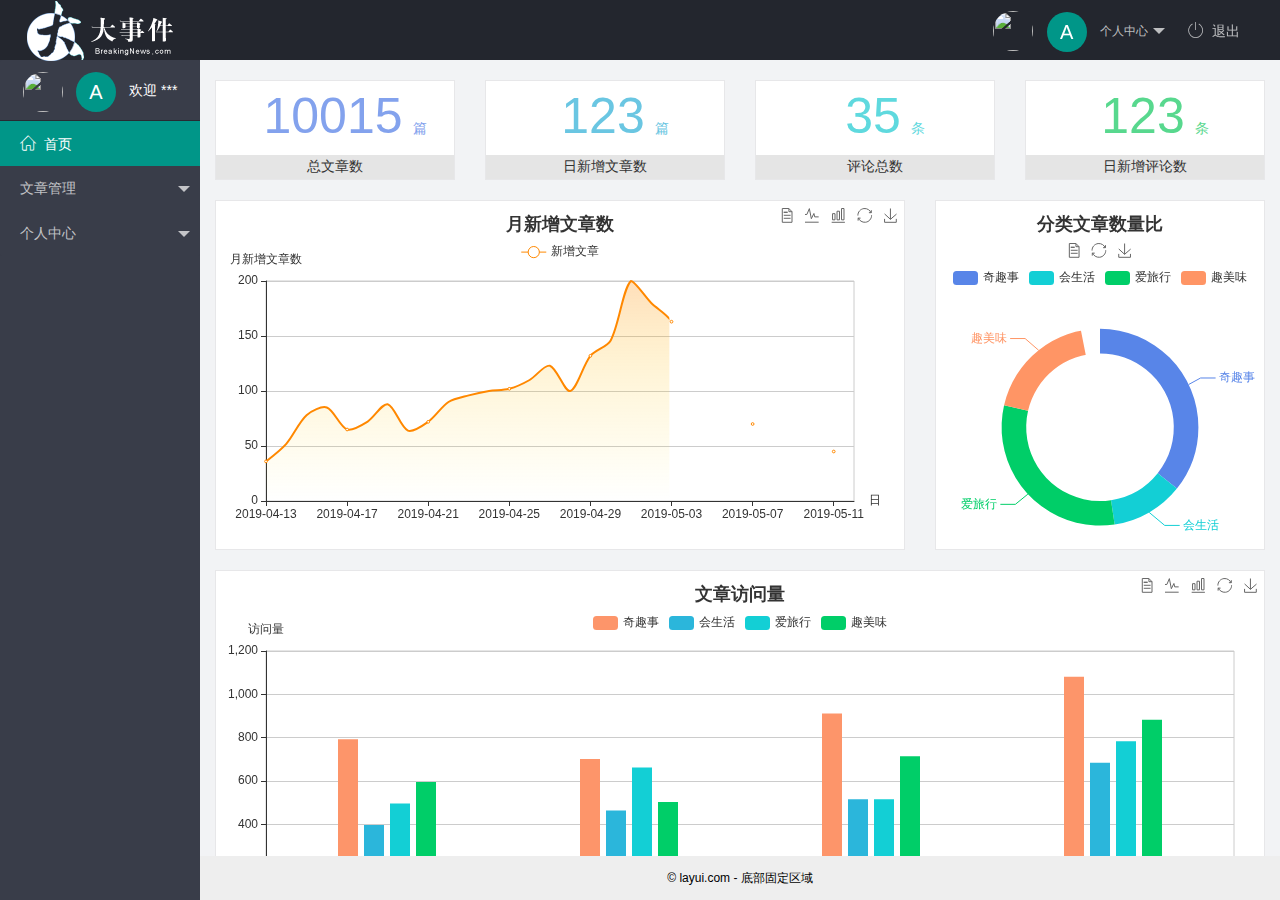
==== commit 88c5ba04: "用户模块完成" ====
--- a/index.html
+++ b/index.html
@@ -28,18 +28,20 @@
             <ul class="layui-nav layui-layout-right">
                 <li class="layui-nav-item">
                     <a href="javascript:;" class="userinfo">
-                        <img src="https://picsum.photos/id/433/200/200" class="layui-nav-img" />
+                        <img src="https://picsum.photos/id/433/200/200" class="layui-nav-img" id="rightHead" />
                         <span class="text-avatar">A</span>
                         个人中心
                     </a>
-                    <dl class="layui-nav-child">
-                        <dd><a href="">基本资料</a></dd>
-                        <dd><a href="">更换头像</a></dd>
-                        <dd><a href="">重置密码</a></dd>
-                    </dl>
+
+                        <dl class="layui-nav-child">
+                            <dd><a href="/user/user_info.html" target="fm">基本资料</a></dd>
+                            <dd><a href="/user/user_avatar.html" target="fm">更换头像</a></dd>
+                            <dd><a href="/user/user_pwd.html" target="fm">重置密码</a></dd>
+                        </dl>
+                    
                 </li>
                 <li class="layui-nav-item">
-                    <a href="" id="Exited"><span class="iconfont icon-tuichu" ></span>退出</a>
+                    <a href="" id="Exited"><span class="iconfont icon-tuichu"></span>退出</a>
                 </li>
             </ul>
         </div>
@@ -77,13 +79,13 @@
                         <a href="javascript:;">个人中心</a>
                         <dl class="layui-nav-child">
                             <dd>
-                                <a href="javascript:;">基本资料</a>
+                                <a href="/user/user_info.html" target="fm">基本资料</a>
                             </dd>
                             <dd>
-                                <a href="javascript:;">更换头像</a>
+                                <a href="/user/user_avatar.html" target="fm">更换头像</a>
                             </dd>
                             <dd>
-                                <a href="javascript:;">重置密码</a>
+                                <a href="/user/user_pwd.html" target="fm">重置密码</a>
                             </dd>
                         </dl>
                     </li>
